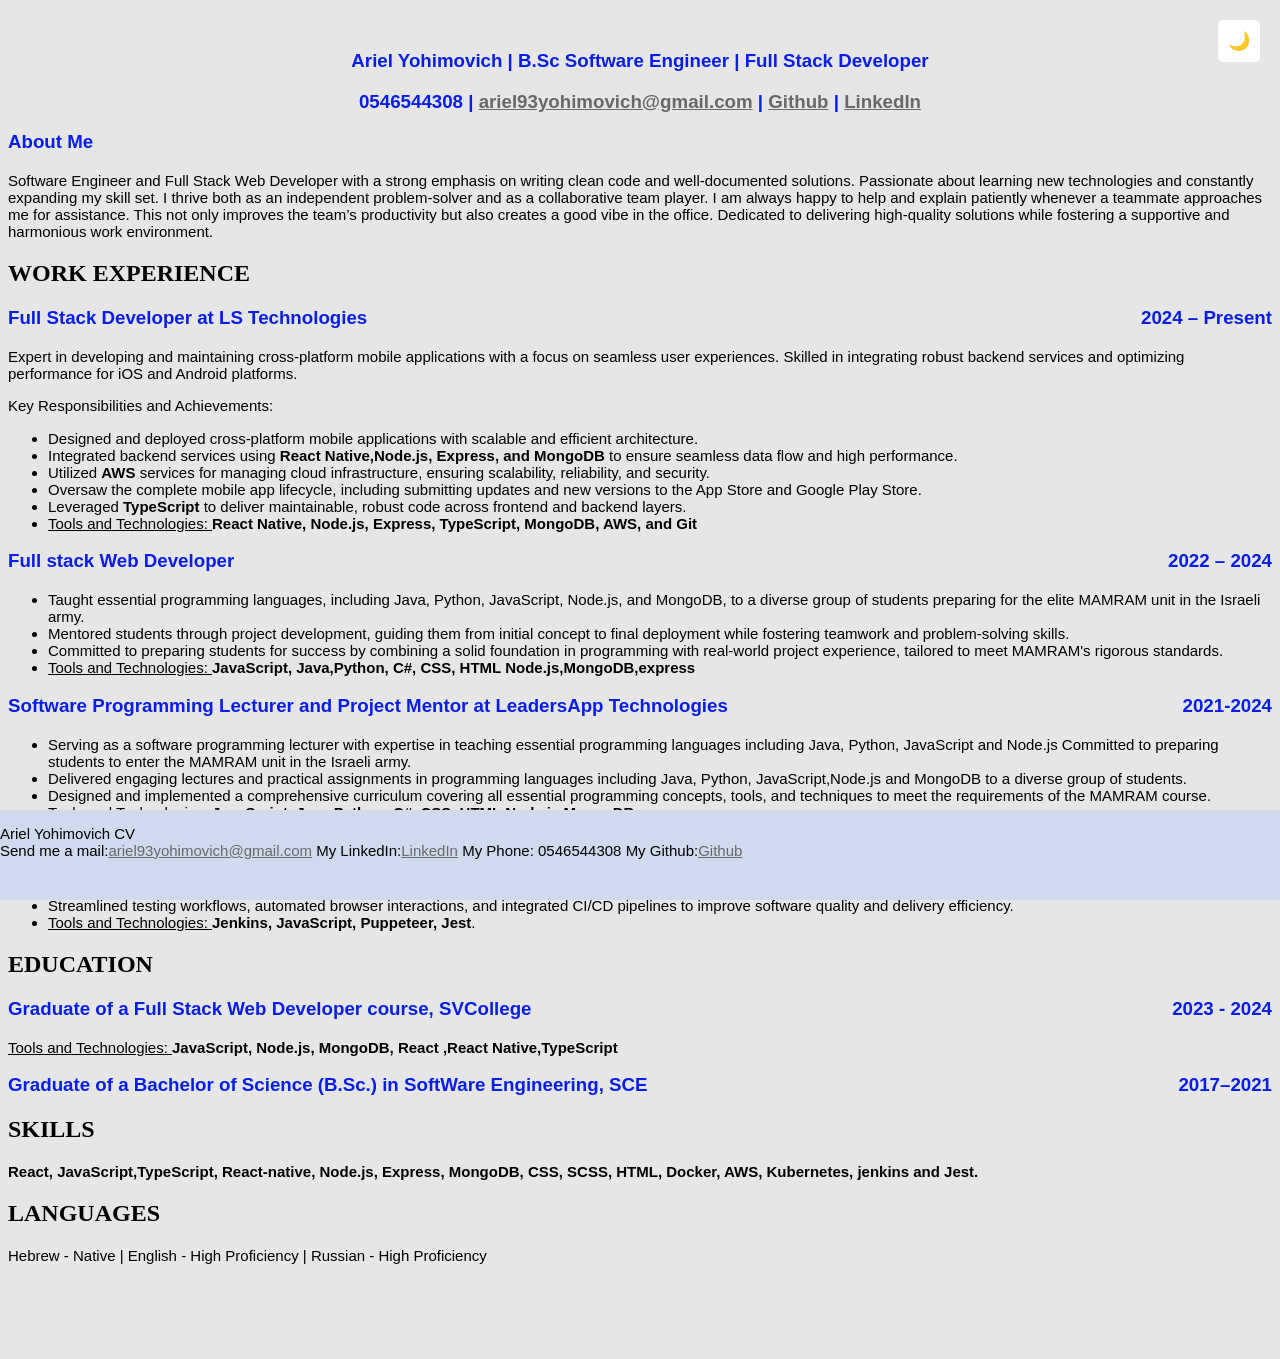
==== index.html @ 8380281e "Moved files" ====
<!DOCTYPE html>
<html lang="en">
<head>
    <meta charset="UTF-8">
    <meta name="viewport" content="width=device-width, initial-scale=1.0">
    <title>Ariel Yohimovich CV</title>
    <link rel="stylesheet" href="style.css">
</head>
<body>
    
    <button id="dark-mode-toggle" class="dark-mode-btn">🌙</button>

    <div class="centered-info">
        <h3>Ariel Yohimovich | B.Sc Software Engineer | Full Stack Developer</h3>
        <h3><span>0546544308</span> | <a href="mailto:ariel93yohimovich@gmail.com">ariel93yohimovich@gmail.com</a> | 
           <a href="https://github.com/ariel93">Github</a> | 
           <a href="https://www.linkedin.com/in/ariel-yohimovich-2a1112167/">LinkedIn</a></h3>
    </div>

    <h3>About Me</h3>
    <p>
        Software Engineer and Full Stack Web Developer with a strong emphasis on writing clean code and well-documented solutions. Passionate about learning new technologies and constantly expanding my skill set. I thrive both as an independent problem-solver and as a collaborative team player.
        I am always happy to help and explain patiently whenever a teammate approaches me for assistance. This not only improves the team’s productivity but also creates a good vibe in the office. Dedicated to delivering high-quality solutions while fostering a supportive and harmonious work environment.
    </p> 

    <h2 id="expertise">WORK EXPERIENCE</h2>

    <h3>Full Stack Developer at LS Technologies <span class="years">2024 – Present</span></h3>
    <p>Expert in developing and maintaining cross-platform mobile applications with a focus on seamless user experiences. Skilled in integrating robust backend services and optimizing performance for iOS and Android platforms.</p>
    <p>Key Responsibilities and Achievements:</p>
    <ul>
        <li>
            Designed and deployed cross-platform mobile applications with scalable and efficient architecture.
        </li>
        <li>
            Integrated backend services using <b>React Native,Node.js, Express, and MongoDB </b>to ensure seamless data flow and
high performance.
        </li>
        <li>
            Utilized <b>AWS</b> services for managing cloud infrastructure, ensuring scalability, reliability, and security.
        </li>
        <li>
            Oversaw the complete mobile app lifecycle, including submitting updates and new versions to the App Store and
Google Play Store.
        </li>
        <li>
            Leveraged <b>TypeScript</b> to deliver maintainable, robust code across frontend and backend layers.
        </li>
        <li>
            <u>Tools and Technologies: </u><b>React Native, Node.js, Express, TypeScript, MongoDB, AWS, and Git</b>
        </li>
    </ul>  
    

    <h3>Full stack Web Developer <span class="years">2022 – 2024</span></h3>
    <ul>
        <li>
            Taught essential programming languages, including Java, Python, JavaScript, Node.js, and MongoDB, to a diverse group of students preparing for the elite MAMRAM unit in the Israeli army.
        </li> 
        <li> 
            Mentored students through project development, guiding them from initial concept to final deployment while fostering teamwork and problem-solving skills.
        </li>
        <li> 
            Committed to preparing students for success by combining a solid foundation in programming with real-world project experience, tailored to meet MAMRAM's rigorous standards.
        </li>
        <li> 
            <u>Tools and Technologies: </u><b> JavaScript, Java,Python, C#, CSS, HTML Node.js,MongoDB,express</b>
        </li>
    </ul>  
   

    <h3>Software Programming Lecturer and Project Mentor at LeadersApp Technologies <span class="years">2021-2024</span></h3>
    <ul>
        <li>
            Serving as a software programming lecturer with expertise in teaching essential programming languages including Java, Python, JavaScript and Node.js Committed to preparing students to enter the MAMRAM unit in the Israeli army.
        </li> 
        <li>
            Delivered engaging lectures and practical assignments in programming languages including Java, Python, JavaScript,Node.js and MongoDB to a diverse group of students.
        </li> 
        <li> 
            Designed and implemented a comprehensive curriculum covering all essential programming concepts, tools, and techniques to meet the requirements of the MAMRAM course.
        </li>
        <li> 
            <u>Tools and Technologies: </u><b> JavaScript, Java,Python, C#, CSS, HTML Node.js,MongoDB,express </b>
        </li>
    </ul>  
   

    <h3>Software Developer at Empire media Network Ltd <span class="years">2018-2019</span></h3>
    <ul>
        <li>
            Created and maintained automation scripts using Jenkins, JavaScript, Puppeteer, and Jest.
        </li>
        <li>
            Streamlined testing workflows, automated browser interactions, and integrated CI/CD pipelines to improve software
            quality and delivery efficiency.
        </li>
        <li>
            <u>Tools and Technologies: </u><b>Jenkins, JavaScript, Puppeteer, Jest</b>.
        </li>
    </ul>  


    <h2>EDUCATION</h2>

    <h3>Graduate of a Full Stack Web Developer course, SVCollege <span class="years">2023 - 2024</span></h3>
    <p><u>Tools and Technologies: </u><b>JavaScript, Node.js, MongoDB, React ,React Native,TypeScript</b></p>

    <h3> Graduate of a Bachelor of Science (B.Sc.) in SoftWare Engineering, SCE <span class="years">2017–2021</span></h3>

    <h2>SKILLS</h2>
    <p>
        <b>React, JavaScript,TypeScript, React-native, Node.js, Express, MongoDB, CSS, SCSS, HTML, Docker, AWS, Kubernetes, jenkins and Jest.</b>
    </p>
    <h2>LANGUAGES</h2>
    <p>Hebrew - Native | English - High Proficiency | Russian - High Proficiency</p>
    <hiv>
        <br><br><br><br>
    </hiv>

    <footer>
        <p>
            Ariel Yohimovich CV<br>
            <label>Send me a mail:</label><a href="mailto:ariel93yohimovich@gmail.com">ariel93yohimovich@gmail.com</a>
            <label>My LinkedIn:</label><a href="https://www.linkedin.com/in/ariel-yohimovich-2a1112167/">LinkedIn</a>
            <label>My Phone:</label> 0546544308
            <label>My Github:</label><a href="https://github.com/ariel93">Github</a>
        </p>
    </footer>
    
    <script src="script.js"></script>
</body>
</html>
---- style.css ----
h3{
    color:rgb(7, 30, 233);
    font-family: Arial, Helvetica, sans-serif;
}

p,li{
    font: 15px italic,sans-serif;
}

span{
    font-weight: bolder;
}

#expertise:hover
{
    color:coral;
}

body {
    background-color:rgb(230, 230, 230);
    background-image: url("background.PNG"), url("background2.png");
    background-position: right top;
    background-repeat: no-repeat;
}
th:hover, td:hover {
    color: purple;
}

footer {
    position: fixed;
    bottom: 0;
    left: 0;
    width: 100%;
    height: 90px;
    background-color: #D0DAEE;
}

@media (max-width: 768px) {
    footer {
        position: static;
        height: auto;
        padding: 10px;
        background-color: #f5f5f5;
        text-align: center;
        font-size: 14px;
    }

    footer a, footer label {
        display: block;
        margin: 5px 0;
    }
}

@media (max-width: 480px) {
    footer {
        font-size: 12px;
    }
}

.years {
    float: right;
    font-weight: bold;
    margin-left: 10px;
}

.centered-info {
    text-align: center;
    width: 100%;
    margin-top: 50px;
}

body.dark-mode {
    background-color: #121212;
    color: rgb(255, 255, 255);
    
}

button.dark-mode-btn {
    position: absolute;
    top: 20px;
    right: 20px;
    background-color: #fff;
    color: #000;
    border: none;
    padding: 10px;
    border-radius: 5px;
    cursor: pointer;
    font-size: 18px;
}

button.dark-mode-btn:hover {
    background-color: #f0f0f0;
}

footer.dark-mode {
    background-color: #2e2e2e;
    color: white;
}
body.dark-mode h3 {
    color: rgb(137, 216, 243); 
}

a {
    color: rgb(103, 104, 103);
}

a:hover {
    color: #ffffff;
}
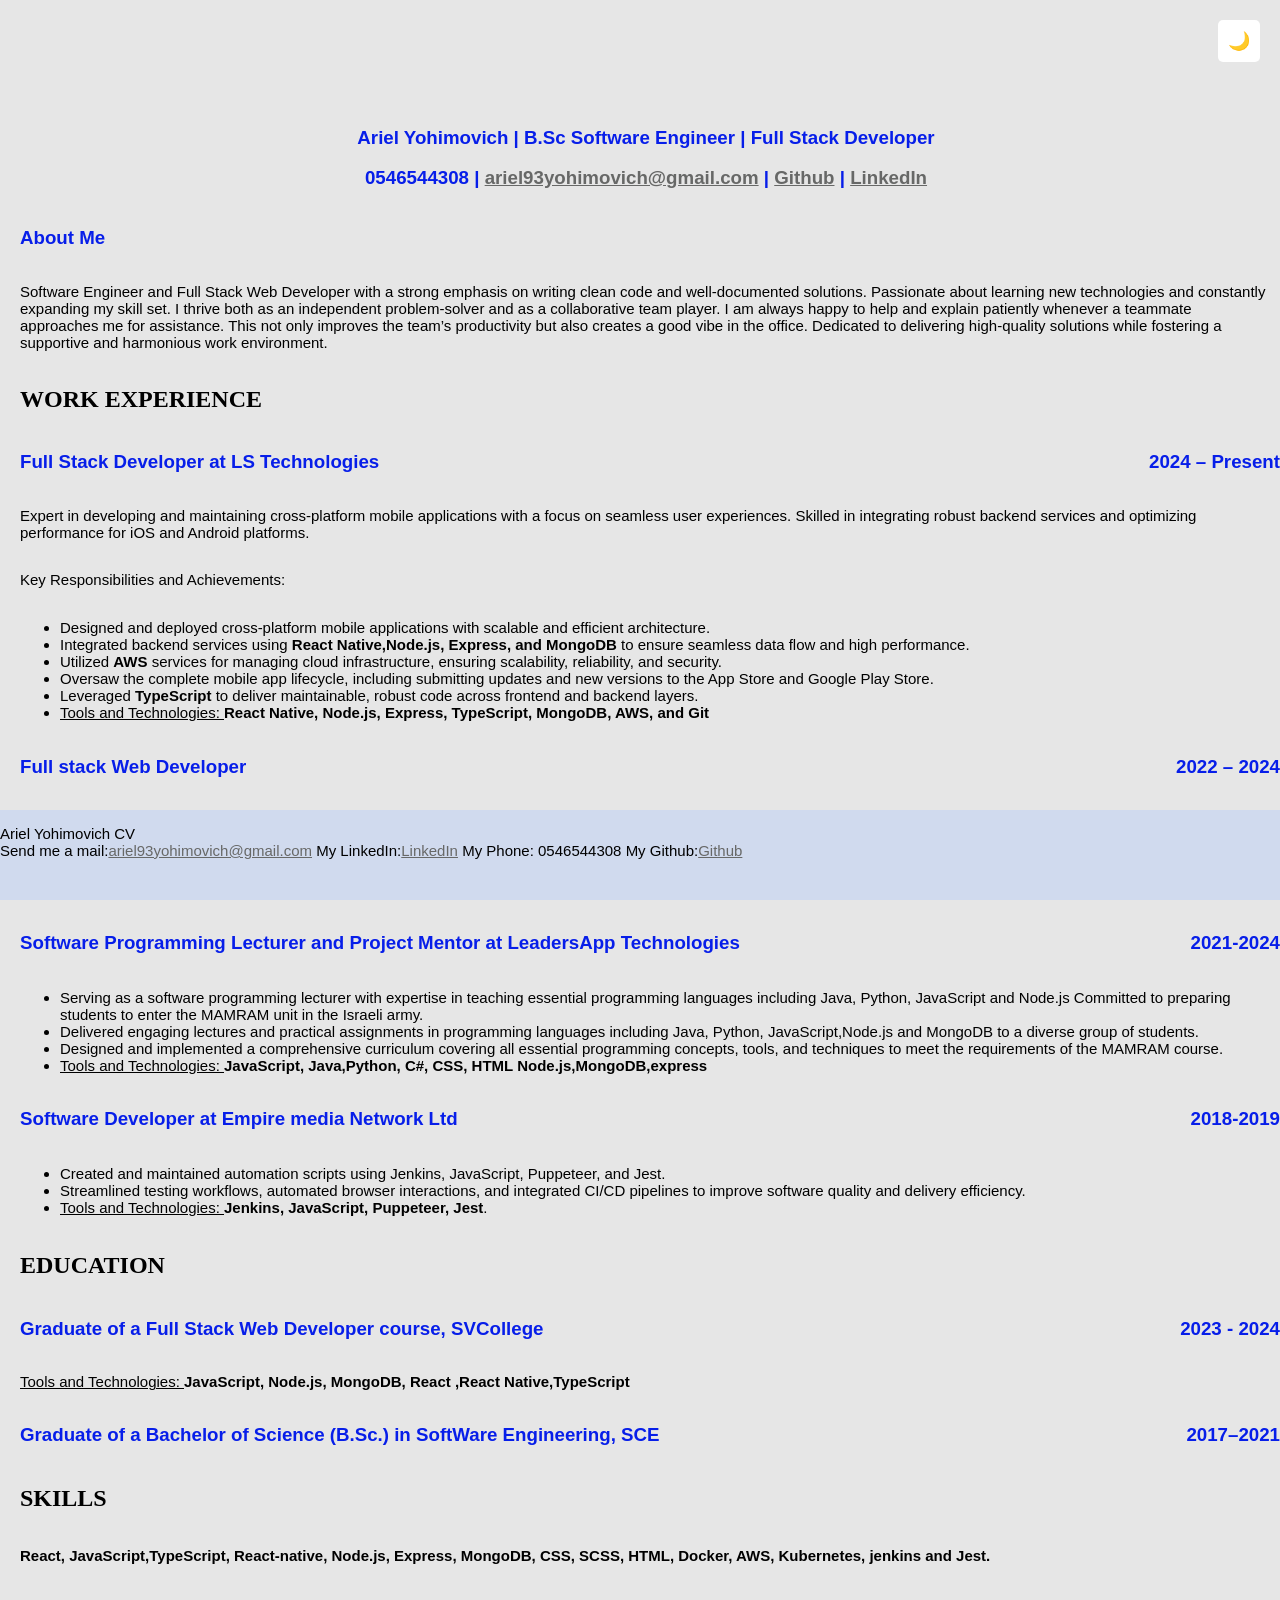
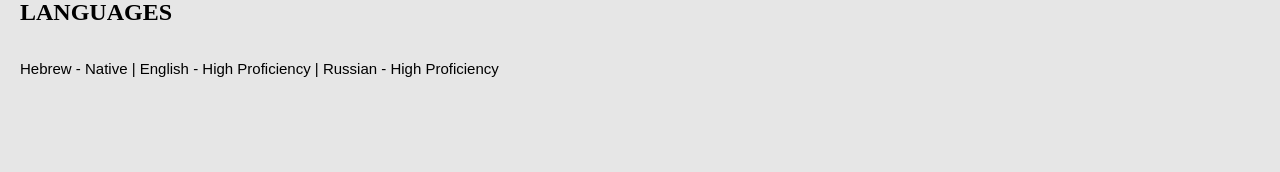
==== commit 270f9ec7: "fix footer on darkmode" ====
--- a/index.html
+++ b/index.html
@@ -7,9 +7,7 @@
     <link rel="stylesheet" href="style.css">
 </head>
 <body>
-    
     <button id="dark-mode-toggle" class="dark-mode-btn">🌙</button>
-
     <div class="centered-info">
         <h3>Ariel Yohimovich | B.Sc Software Engineer | Full Stack Developer</h3>
         <h3><span>0546544308</span> | <a href="mailto:ariel93yohimovich@gmail.com">ariel93yohimovich@gmail.com</a> | 
--- a/style.css
+++ b/style.css
@@ -1,27 +1,32 @@
-h3{
-    color:rgb(7, 30, 233);
+h3 {
+    color: rgb(7, 30, 233);
     font-family: Arial, Helvetica, sans-serif;
 }
 
-p,li{
-    font: 15px italic,sans-serif;
+p, li {
+    font: 15px italic, sans-serif;
 }
 
-span{
+span {
     font-weight: bolder;
 }
 
-#expertise:hover
-{
-    color:coral;
+#expertise:hover {
+    color: coral;
 }
 
 body {
-    background-color:rgb(230, 230, 230);
+    background-color: rgb(230, 230, 230);
     background-image: url("background.PNG"), url("background2.png");
     background-position: right top;
     background-repeat: no-repeat;
+    display: flex;
+    flex-direction: column;
+    align-items: flex-start; 
+    padding-top: 50px; 
+    margin-left: 20px; 
 }
+
 th:hover, td:hover {
     color: purple;
 }
@@ -36,11 +41,28 @@
 }
 
 @media (max-width: 768px) {
+    body {
+        align-items: flex-start; /* כל התוכן בצד שמאל */
+    }
+
+    button.dark-mode-btn {
+        position: absolute;
+        top: 20px;
+        right: 20px; /* כפתור בצמוד לימין */
+        margin-top: 0; /* הכפתור בצד ימין למעלה */
+    }
+
+    .centered-info {
+        text-align: center;
+        width: 100%;
+        margin-top: 50px;
+    }
+
     footer {
         position: static;
         height: auto;
         padding: 10px;
-        background-color: #f5f5f5;
+        background-color: #6c98d6;
         text-align: center;
         font-size: 14px;
     }
@@ -58,7 +80,8 @@
 }
 
 .years {
-    float: right;
+    position: absolute; /* ממקם את השנים באופן מוחלט */
+    right: 0; /* צמוד לימין */
     font-weight: bold;
     margin-left: 10px;
 }
@@ -72,12 +95,11 @@
 body.dark-mode {
     background-color: #121212;
     color: rgb(255, 255, 255);
-    
 }
 
 button.dark-mode-btn {
-    position: absolute;
-    top: 20px;
+    position: absolute; 
+    top: 20px; 
     right: 20px;
     background-color: #fff;
     color: #000;
@@ -92,12 +114,8 @@
     background-color: #f0f0f0;
 }
 
-footer.dark-mode {
-    background-color: #2e2e2e;
-    color: white;
-}
 body.dark-mode h3 {
-    color: rgb(137, 216, 243); 
+    color: rgb(137, 216, 243);
 }
 
 a {
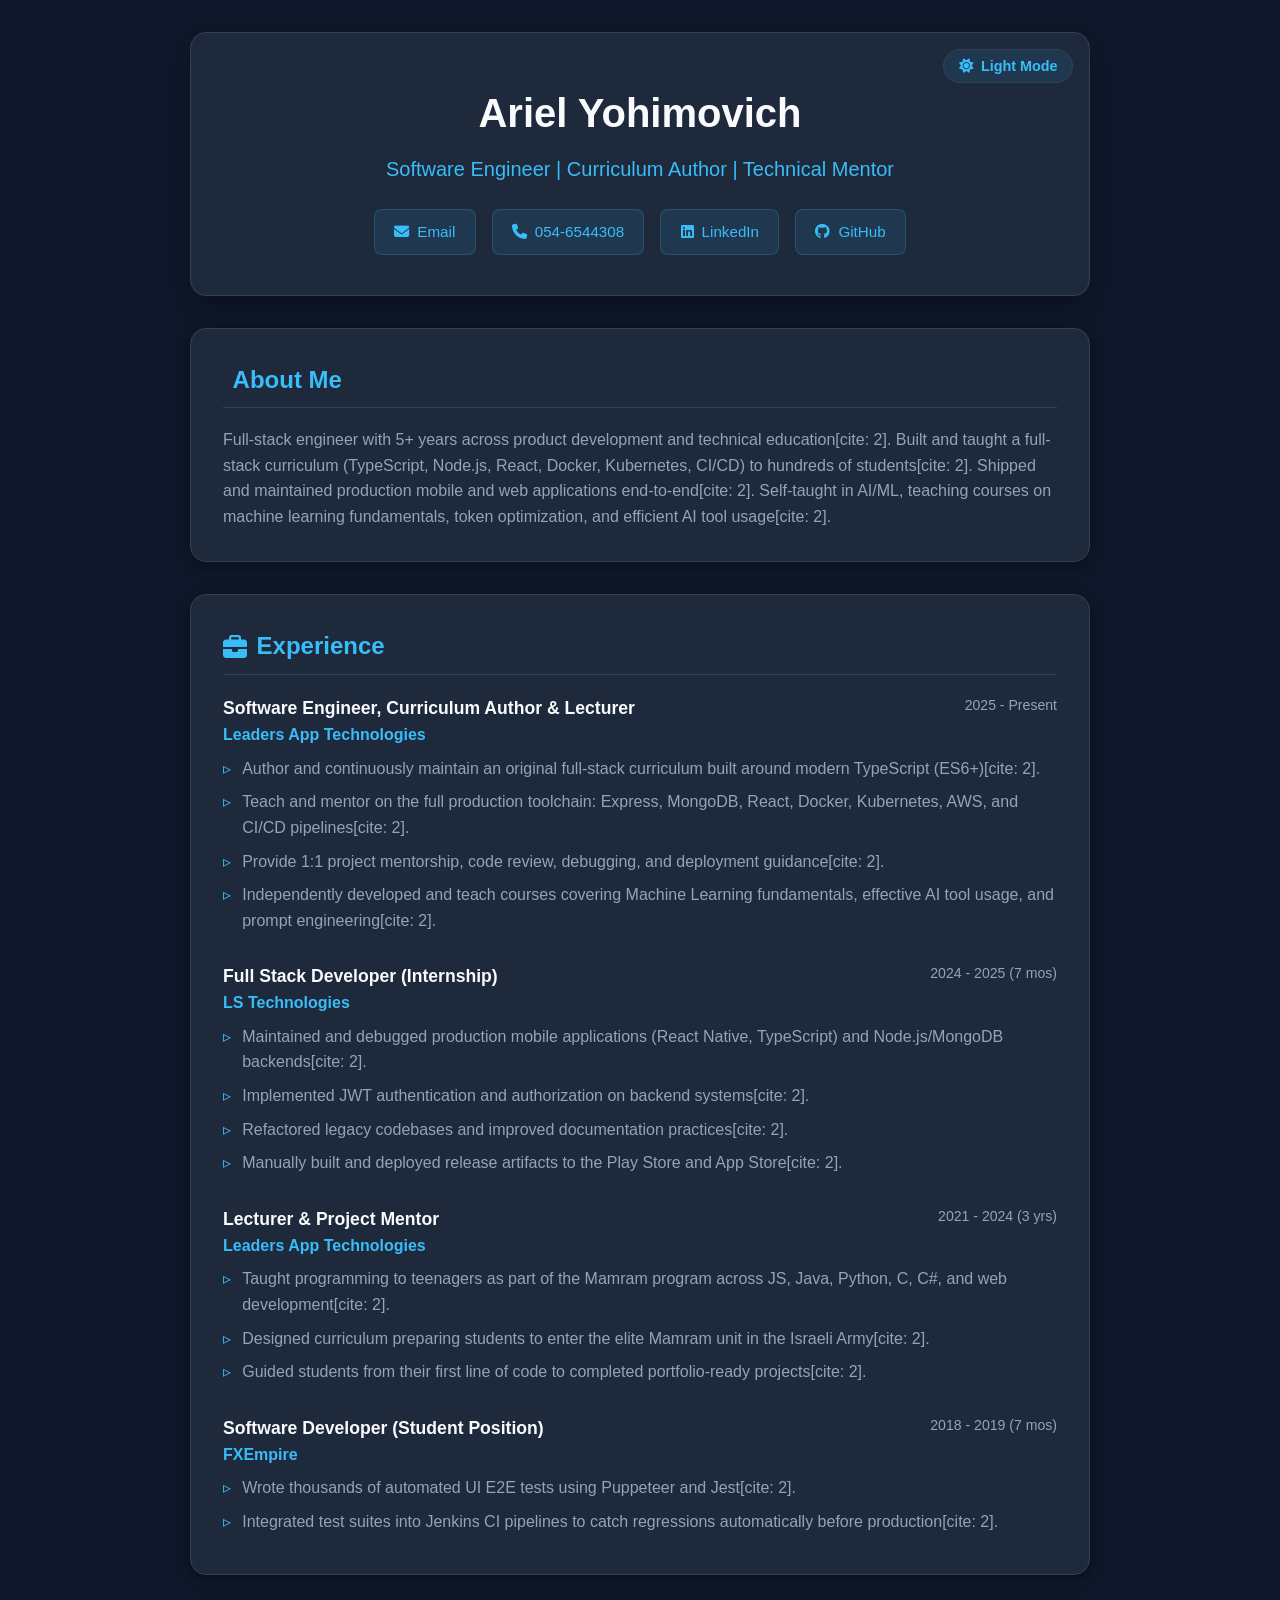
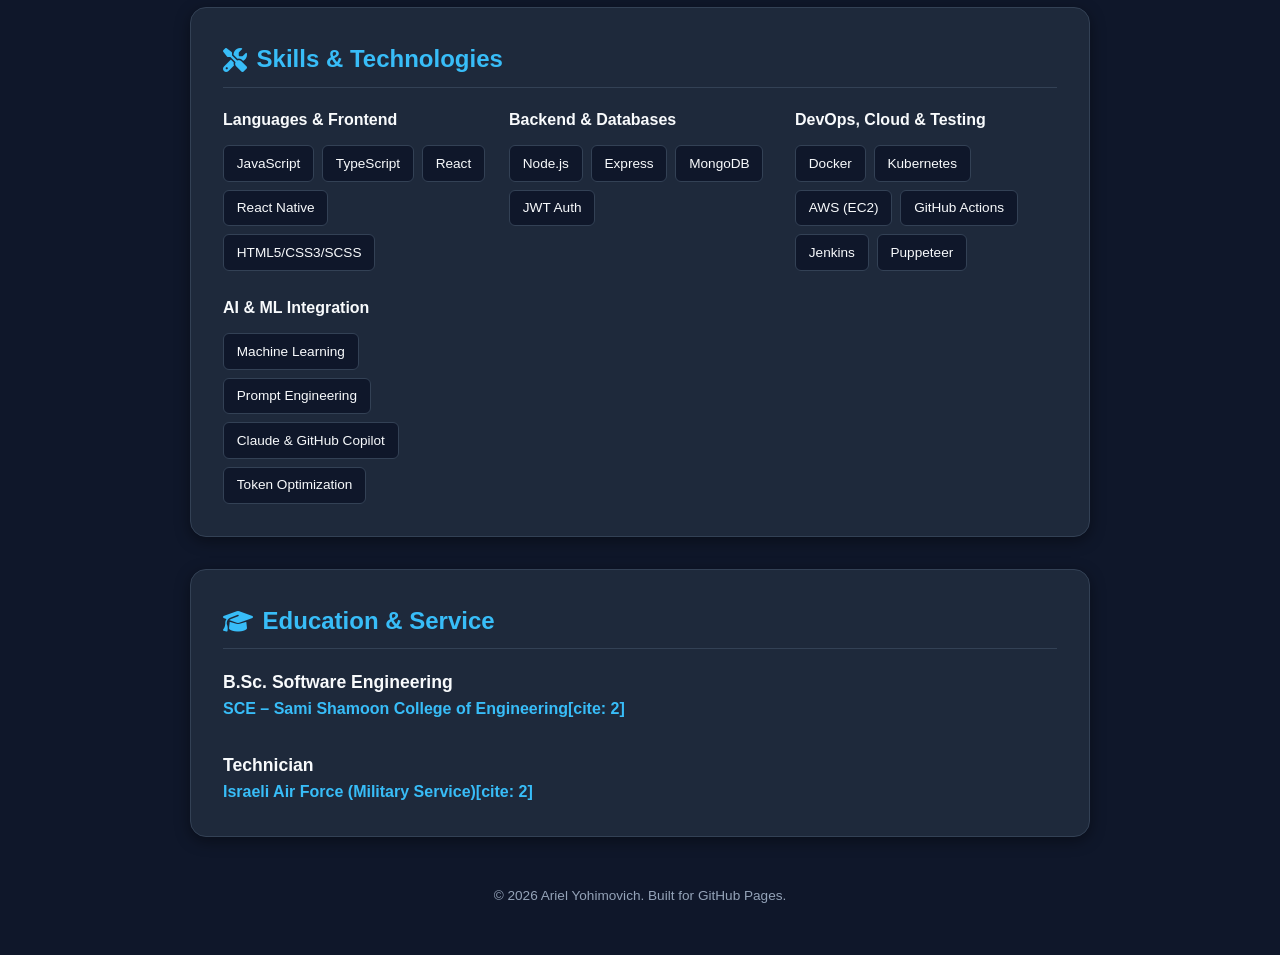
==== commit 78173cfd: "Revise CV with new content and theme toggle feature Updated the CV to reflect new role and skills, a" ====
--- a/index.html
+++ b/index.html
@@ -1,131 +1,437 @@
 <!DOCTYPE html>
-<html lang="en">
+<html lang="en" data-theme="dark">
 <head>
     <meta charset="UTF-8">
     <meta name="viewport" content="width=device-width, initial-scale=1.0">
-    <title>Ariel Yohimovich CV</title>
-    <link rel="stylesheet" href="style.css">
+    <title>Ariel Yohimovich | Software Engineer & Technical Educator</title>
+    <link href="https://cdnjs.cloudflare.com/ajax/libs/font-awesome/6.4.0/css/all.min.css" rel="stylesheet">
+    <style>
+        /* Dark Theme Variables (Default) */
+        [data-theme="dark"] {
+            --bg-color: #0f172a;
+            --card-bg: #1e293b;
+            --text-primary: #f8fafc;
+            --text-secondary: #94a3b8;
+            --accent: #38bdf8;
+            --accent-hover: #0284c7;
+            --border: #334155;
+            --tag-bg: #0f172a;
+            --shadow: rgba(0, 0, 0, 0.4);
+        }
+
+        /* Light Theme Variables */
+        [data-theme="light"] {
+            --bg-color: #f1f5f9;
+            --card-bg: #ffffff;
+            --text-primary: #0f172a;
+            --text-secondary: #475569;
+            --accent: #0284c7;
+            --accent-hover: #0369a1;
+            --border: #e2e8f0;
+            --tag-bg: #f8fafc;
+            --shadow: rgba(0, 0, 0, 0.08);
+        }
+
+        * {
+            box-sizing: border-box;
+            margin: 0;
+            padding: 0;
+            font-family: 'Segoe UI', Tahoma, Geneva, Verdana, sans-serif;
+            transition: background-color 0.3s ease, color 0.3s ease, border-color 0.3s ease;
+        }
+
+        body {
+            background-color: var(--bg-color);
+            color: var(--text-primary);
+            line-height: 1.6;
+            padding: 2rem 1rem;
+        }
+
+        .container {
+            max-width: 900px;
+            margin: 0 auto;
+        }
+
+        /* Header / Hero */
+        header {
+            position: relative;
+            text-align: center;
+            padding: 3rem 1.5rem 2.5rem;
+            background: var(--card-bg);
+            border-radius: 16px;
+            border: 1px solid var(--border);
+            margin-bottom: 2rem;
+            box-shadow: 0 10px 25px -5px var(--shadow);
+        }
+
+        /* Theme Toggle Switch */
+        .theme-toggle-btn {
+            position: absolute;
+            top: 1rem;
+            right: 1rem;
+            background: rgba(56, 189, 248, 0.1);
+            color: var(--accent);
+            border: 1px solid var(--border);
+            padding: 0.5rem 0.9rem;
+            border-radius: 20px;
+            cursor: pointer;
+            font-size: 0.9rem;
+            font-weight: 600;
+            display: flex;
+            align-items: center;
+            gap: 0.5rem;
+        }
+
+        .theme-toggle-btn:hover {
+            background: var(--accent);
+            color: var(--bg-color);
+        }
+
+        header h1 {
+            font-size: 2.5rem;
+            color: var(--text-primary);
+            margin-bottom: 0.5rem;
+        }
+
+        header h2 {
+            font-size: 1.25rem;
+            color: var(--accent);
+            font-weight: 500;
+            margin-bottom: 1.5rem;
+        }
+
+        .contact-links {
+            display: flex;
+            justify-content: center;
+            gap: 1rem;
+            flex-wrap: wrap;
+        }
+
+        .contact-btn {
+            display: inline-flex;
+            align-items: center;
+            gap: 0.5rem;
+            padding: 0.6rem 1.2rem;
+            background: rgba(56, 189, 248, 0.1);
+            color: var(--accent);
+            text-decoration: none;
+            border-radius: 8px;
+            border: 1px solid rgba(56, 189, 248, 0.2);
+            font-size: 0.95rem;
+        }
+
+        .contact-btn:hover {
+            background: var(--accent);
+            color: var(--bg-color);
+            transform: translateY(-2px);
+        }
+
+        /* Sections */
+        section {
+            background: var(--card-bg);
+            padding: 2rem;
+            border-radius: 16px;
+            border: 1px solid var(--border);
+            margin-bottom: 2rem;
+            box-shadow: 0 4px 15px var(--shadow);
+        }
+
+        section h3 {
+            font-size: 1.5rem;
+            color: var(--accent);
+            margin-bottom: 1.2rem;
+            display: flex;
+            align-items: center;
+            gap: 0.6rem;
+            border-bottom: 1px solid var(--border);
+            padding-bottom: 0.5rem;
+        }
+
+        /* Experience Items */
+        .timeline-item {
+            margin-bottom: 1.8rem;
+        }
+
+        .timeline-item:last-child {
+            margin-bottom: 0;
+        }
+
+        .item-header {
+            display: flex;
+            justify-content: space-between;
+            align-items: flex-start;
+            flex-wrap: wrap;
+            margin-bottom: 0.5rem;
+        }
+
+        .role {
+            font-weight: 700;
+            font-size: 1.1rem;
+            color: var(--text-primary);
+        }
+
+        .company {
+            color: var(--accent);
+            font-weight: 600;
+        }
+
+        .date {
+            color: var(--text-secondary);
+            font-size: 0.88rem;
+        }
+
+        ul.bullets {
+            list-style-type: none;
+            padding-left: 0;
+        }
+
+        ul.bullets li {
+            position: relative;
+            padding-left: 1.2rem;
+            margin-bottom: 0.5rem;
+            color: var(--text-secondary);
+        }
+
+        ul.bullets li::before {
+            content: "▹";
+            position: absolute;
+            left: 0;
+            color: var(--accent);
+        }
+
+        /* Badges / Skills */
+        .skills-grid {
+            display: grid;
+            grid-template-columns: repeat(auto-fit, minmax(250px, 1fr));
+            gap: 1.5rem;
+        }
+
+        .skill-category h4 {
+            color: var(--text-primary);
+            margin-bottom: 0.8rem;
+            font-size: 1rem;
+        }
+
+        .tags {
+            display: flex;
+            flex-wrap: wrap;
+            gap: 0.5rem;
+        }
+
+        .tag {
+            background: var(--tag-bg);
+            color: var(--text-primary);
+            padding: 0.4rem 0.8rem;
+            border-radius: 6px;
+            font-size: 0.85rem;
+            border: 1px solid var(--border);
+        }
+
+        /* Footer */
+        footer {
+            text-align: center;
+            color: var(--text-secondary);
+            font-size: 0.85rem;
+            padding: 1rem 0;
+        }
+
+        @media (max-width: 600px) {
+            header h1 { font-size: 2rem; }
+            .item-header { flex-direction: column; }
+            .date { margin-top: 0.2rem; }
+            .theme-toggle-btn { top: 0.75rem; right: 0.75rem; font-size: 0.8rem; }
+        }
+    </style>
 </head>
 <body>
-    <button id="dark-mode-toggle" class="dark-mode-btn">🌙</button>
-    <div class="centered-info">
-        <h3>Ariel Yohimovich | B.Sc Software Engineer | Full Stack Developer</h3>
-        <h3><span>0546544308</span> | <a href="mailto:ariel93yohimovich@gmail.com">ariel93yohimovich@gmail.com</a> | 
-           <a href="https://github.com/ariel93">Github</a> | 
-           <a href="https://www.linkedin.com/in/ariel-yohimovich-2a1112167/">LinkedIn</a></h3>
+
+    <div class="container">
+        
+        <!-- Header -->
+        <header>
+            <button class="theme-toggle-btn" id="themeToggleBtn">
+                <i class="fas fa-sun" id="themeIcon"></i>
+                <span id="themeText">Light Mode</span>
+            </button>
+
+            <h1>Ariel Yohimovich</h1>
+            <h2>Software Engineer | Curriculum Author | Technical Mentor</h2>
+            <div class="contact-links">
+                <a href="mailto:ariel93yohimovich@gmail.com" class="contact-btn"><i class="fas fa-envelope"></i> Email</a>
+                <a href="tel:0546544308" class="contact-btn"><i class="fas fa-phone"></i> 054-6544308</a>
+                <a href="https://linkedin.com" target="_blank" class="contact-btn"><i class="fab fa-linkedin"></i> LinkedIn</a>
+                <a href="https://github.com/arielyohimovich" target="_blank" class="contact-btn"><i class="fab fa-github"></i> GitHub</a>
+            </div>
+        </header>
+
+        <!-- Summary -->
+        <section>
+            <h3><i class="fas fa-user-code"></i> About Me</h3>
+            <p style="color: var(--text-secondary);">
+                Full-stack engineer with 5+ years across product development and technical education[cite: 2]. Built and taught a full-stack curriculum (TypeScript, Node.js, React, Docker, Kubernetes, CI/CD) to hundreds of students[cite: 2]. Shipped and maintained production mobile and web applications end-to-end[cite: 2]. Self-taught in AI/ML, teaching courses on machine learning fundamentals, token optimization, and efficient AI tool usage[cite: 2].
+            </p>
+        </section>
+
+        <!-- Experience -->
+        <section>
+            <h3><i class="fas fa-briefcase"></i> Experience</h3>
+            
+            <div class="timeline-item">
+                <div class="item-header">
+                    <div>
+                        <div class="role">Software Engineer, Curriculum Author & Lecturer</div>
+                        <div class="company">Leaders App Technologies</div>
+                    </div>
+                    <div class="date">2025 - Present</div>
+                </div>
+                <ul class="bullets">
+                    <li>Author and continuously maintain an original full-stack curriculum built around modern TypeScript (ES6+)[cite: 2].</li>
+                    <li>Teach and mentor on the full production toolchain: Express, MongoDB, React, Docker, Kubernetes, AWS, and CI/CD pipelines[cite: 2].</li>
+                    <li>Provide 1:1 project mentorship, code review, debugging, and deployment guidance[cite: 2].</li>
+                    <li>Independently developed and teach courses covering Machine Learning fundamentals, effective AI tool usage, and prompt engineering[cite: 2].</li>
+                </ul>
+            </div>
+
+            <div class="timeline-item">
+                <div class="item-header">
+                    <div>
+                        <div class="role">Full Stack Developer (Internship)</div>
+                        <div class="company">LS Technologies</div>
+                    </div>
+                    <div class="date">2024 - 2025 (7 mos)</div>
+                </div>
+                <ul class="bullets">
+                    <li>Maintained and debugged production mobile applications (React Native, TypeScript) and Node.js/MongoDB backends[cite: 2].</li>
+                    <li>Implemented JWT authentication and authorization on backend systems[cite: 2].</li>
+                    <li>Refactored legacy codebases and improved documentation practices[cite: 2].</li>
+                    <li>Manually built and deployed release artifacts to the Play Store and App Store[cite: 2].</li>
+                </ul>
+            </div>
+
+            <div class="timeline-item">
+                <div class="item-header">
+                    <div>
+                        <div class="role">Lecturer & Project Mentor</div>
+                        <div class="company">Leaders App Technologies</div>
+                    </div>
+                    <div class="date">2021 - 2024 (3 yrs)</div>
+                </div>
+                <ul class="bullets">
+                    <li>Taught programming to teenagers as part of the Mamram program across JS, Java, Python, C, C#, and web development[cite: 2].</li>
+                    <li>Designed curriculum preparing students to enter the elite Mamram unit in the Israeli Army[cite: 2].</li>
+                    <li>Guided students from their first line of code to completed portfolio-ready projects[cite: 2].</li>
+                </ul>
+            </div>
+
+            <div class="timeline-item">
+                <div class="item-header">
+                    <div>
+                        <div class="role">Software Developer (Student Position)</div>
+                        <div class="company">FXEmpire</div>
+                    </div>
+                    <div class="date">2018 - 2019 (7 mos)</div>
+                </div>
+                <ul class="bullets">
+                    <li>Wrote thousands of automated UI E2E tests using Puppeteer and Jest[cite: 2].</li>
+                    <li>Integrated test suites into Jenkins CI pipelines to catch regressions automatically before production[cite: 2].</li>
+                </ul>
+            </div>
+        </section>
+
+        <!-- Technical Skills -->
+        <section>
+            <h3><i class="fas fa-tools"></i> Skills & Technologies</h3>
+            <div class="skills-grid">
+                <div class="skill-category">
+                    <h4>Languages & Frontend</h4>
+                    <div class="tags">
+                        <span class="tag">JavaScript</span>
+                        <span class="tag">TypeScript</span>
+                        <span class="tag">React</span>
+                        <span class="tag">React Native</span>
+                        <span class="tag">HTML5/CSS3/SCSS</span>
+                    </div>
+                </div>
+                <div class="skill-category">
+                    <h4>Backend & Databases</h4>
+                    <div class="tags">
+                        <span class="tag">Node.js</span>
+                        <span class="tag">Express</span>
+                        <span class="tag">MongoDB</span>
+                        <span class="tag">JWT Auth</span>
+                    </div>
+                </div>
+                <div class="skill-category">
+                    <h4>DevOps, Cloud & Testing</h4>
+                    <div class="tags">
+                        <span class="tag">Docker</span>
+                        <span class="tag">Kubernetes</span>
+                        <span class="tag">AWS (EC2)</span>
+                        <span class="tag">GitHub Actions</span>
+                        <span class="tag">Jenkins</span>
+                        <span class="tag">Puppeteer</span>
+                    </div>
+                </div>
+                <div class="skill-category">
+                    <h4>AI & ML Integration</h4>
+                    <div class="tags">
+                        <span class="tag">Machine Learning</span>
+                        <span class="tag">Prompt Engineering</span>
+                        <span class="tag">Claude & GitHub Copilot</span>
+                        <span class="tag">Token Optimization</span>
+                    </div>
+                </div>
+            </div>
+        </section>
+
+        <!-- Education -->
+        <section>
+            <h3><i class="fas fa-graduation-cap"></i> Education & Service</h3>
+            <div class="timeline-item">
+                <div class="role">B.Sc. Software Engineering</div>
+                <div class="company">SCE – Sami Shamoon College of Engineering[cite: 2]</div>
+            </div>
+            <div class="timeline-item" style="margin-top: 1rem;">
+                <div class="role">Technician</div>
+                <div class="company">Israeli Air Force (Military Service)[cite: 2]</div>
+            </div>
+        </section>
+
+        <footer>
+            <p>© 2026 Ariel Yohimovich. Built for GitHub Pages.</p>
+        </footer>
+
     </div>
 
-    <h3>About Me</h3>
-    <p>
-        Software Engineer and Full Stack Web Developer with a strong emphasis on writing clean code and well-documented solutions. Passionate about learning new technologies and constantly expanding my skill set. I thrive both as an independent problem-solver and as a collaborative team player.
-        I am always happy to help and explain patiently whenever a teammate approaches me for assistance. This not only improves the team’s productivity but also creates a good vibe in the office. Dedicated to delivering high-quality solutions while fostering a supportive and harmonious work environment.
-    </p> 
-
-    <h2 id="expertise">WORK EXPERIENCE</h2>
-
-    <h3>Full Stack Developer at LS Technologies <span class="years">2024 – Present</span></h3>
-    <p>Expert in developing and maintaining cross-platform mobile applications with a focus on seamless user experiences. Skilled in integrating robust backend services and optimizing performance for iOS and Android platforms.</p>
-    <p>Key Responsibilities and Achievements:</p>
-    <ul>
-        <li>
-            Designed and deployed cross-platform mobile applications with scalable and efficient architecture.
-        </li>
-        <li>
-            Integrated backend services using <b>React Native,Node.js, Express, and MongoDB </b>to ensure seamless data flow and
-high performance.
-        </li>
-        <li>
-            Utilized <b>AWS</b> services for managing cloud infrastructure, ensuring scalability, reliability, and security.
-        </li>
-        <li>
-            Oversaw the complete mobile app lifecycle, including submitting updates and new versions to the App Store and
-Google Play Store.
-        </li>
-        <li>
-            Leveraged <b>TypeScript</b> to deliver maintainable, robust code across frontend and backend layers.
-        </li>
-        <li>
-            <u>Tools and Technologies: </u><b>React Native, Node.js, Express, TypeScript, MongoDB, AWS, and Git</b>
-        </li>
-    </ul>  
-    
-
-    <h3>Full stack Web Developer <span class="years">2022 – 2024</span></h3>
-    <ul>
-        <li>
-            Taught essential programming languages, including Java, Python, JavaScript, Node.js, and MongoDB, to a diverse group of students preparing for the elite MAMRAM unit in the Israeli army.
-        </li> 
-        <li> 
-            Mentored students through project development, guiding them from initial concept to final deployment while fostering teamwork and problem-solving skills.
-        </li>
-        <li> 
-            Committed to preparing students for success by combining a solid foundation in programming with real-world project experience, tailored to meet MAMRAM's rigorous standards.
-        </li>
-        <li> 
-            <u>Tools and Technologies: </u><b> JavaScript, Java,Python, C#, CSS, HTML Node.js,MongoDB,express</b>
-        </li>
-    </ul>  
-   
-
-    <h3>Software Programming Lecturer and Project Mentor at LeadersApp Technologies <span class="years">2021-2024</span></h3>
-    <ul>
-        <li>
-            Serving as a software programming lecturer with expertise in teaching essential programming languages including Java, Python, JavaScript and Node.js Committed to preparing students to enter the MAMRAM unit in the Israeli army.
-        </li> 
-        <li>
-            Delivered engaging lectures and practical assignments in programming languages including Java, Python, JavaScript,Node.js and MongoDB to a diverse group of students.
-        </li> 
-        <li> 
-            Designed and implemented a comprehensive curriculum covering all essential programming concepts, tools, and techniques to meet the requirements of the MAMRAM course.
-        </li>
-        <li> 
-            <u>Tools and Technologies: </u><b> JavaScript, Java,Python, C#, CSS, HTML Node.js,MongoDB,express </b>
-        </li>
-    </ul>  
-   
-
-    <h3>Software Developer at Empire media Network Ltd <span class="years">2018-2019</span></h3>
-    <ul>
-        <li>
-            Created and maintained automation scripts using Jenkins, JavaScript, Puppeteer, and Jest.
-        </li>
-        <li>
-            Streamlined testing workflows, automated browser interactions, and integrated CI/CD pipelines to improve software
-            quality and delivery efficiency.
-        </li>
-        <li>
-            <u>Tools and Technologies: </u><b>Jenkins, JavaScript, Puppeteer, Jest</b>.
-        </li>
-    </ul>  
-
-
-    <h2>EDUCATION</h2>
-
-    <h3>Graduate of a Full Stack Web Developer course, SVCollege <span class="years">2023 - 2024</span></h3>
-    <p><u>Tools and Technologies: </u><b>JavaScript, Node.js, MongoDB, React ,React Native,TypeScript</b></p>
-
-    <h3> Graduate of a Bachelor of Science (B.Sc.) in SoftWare Engineering, SCE <span class="years">2017–2021</span></h3>
-
-    <h2>SKILLS</h2>
-    <p>
-        <b>React, JavaScript,TypeScript, React-native, Node.js, Express, MongoDB, CSS, SCSS, HTML, Docker, AWS, Kubernetes, jenkins and Jest.</b>
-    </p>
-    <h2>LANGUAGES</h2>
-    <p>Hebrew - Native | English - High Proficiency | Russian - High Proficiency</p>
-    <hiv>
-        <br><br><br><br>
-    </hiv>
-
-    <footer>
-        <p>
-            Ariel Yohimovich CV<br>
-            <label>Send me a mail:</label><a href="mailto:ariel93yohimovich@gmail.com">ariel93yohimovich@gmail.com</a>
-            <label>My LinkedIn:</label><a href="https://www.linkedin.com/in/ariel-yohimovich-2a1112167/">LinkedIn</a>
-            <label>My Phone:</label> 0546544308
-            <label>My Github:</label><a href="https://github.com/ariel93">Github</a>
-        </p>
-    </footer>
-    
-    <script src="script.js"></script>
+    <!-- Theme Toggle Script -->
+    <script>
+        const themeToggleBtn = document.getElementById('themeToggleBtn');
+        const themeIcon = document.getElementById('themeIcon');
+        const themeText = document.getElementById('themeText');
+        const htmlElement = document.documentElement;
+
+        // Check for saved theme preference or use dark as default
+        const savedTheme = localStorage.getItem('theme') || 'dark';
+        setTheme(savedTheme);
+
+        themeToggleBtn.addEventListener('click', () => {
+            const currentTheme = htmlElement.getAttribute('data-theme');
+            const newTheme = currentTheme === 'dark' ? 'light' : 'dark';
+            setTheme(newTheme);
+        });
+
+        function setTheme(theme) {
+            htmlElement.setAttribute('data-theme', theme);
+            localStorage.setItem('theme', theme);
+
+            if (theme === 'dark') {
+                themeIcon.className = 'fas fa-sun';
+                themeText.textContent = 'Light Mode';
+            } else {
+                themeIcon.className = 'fas fa-moon';
+                themeText.textContent = 'Dark Mode';
+            }
+        }
+    </script>
 </body>
 </html>
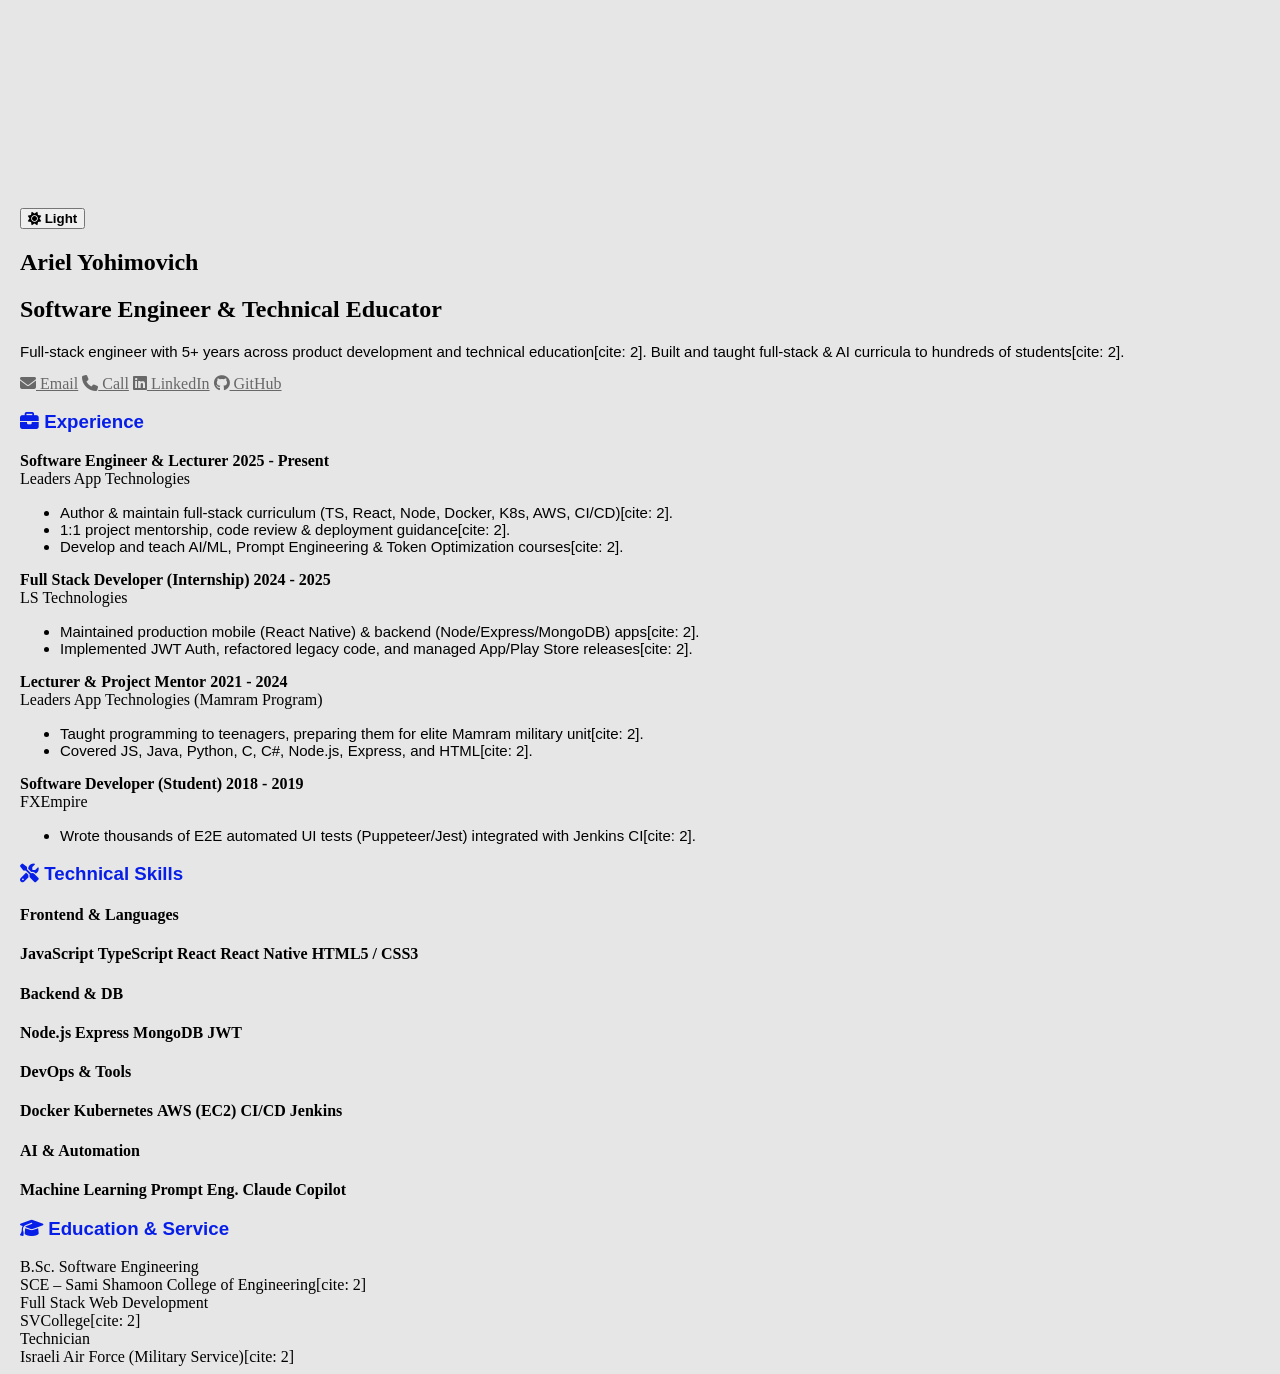
==== commit 23cd9618: "Refactor index.html with new layout and features Added a new interactive particle trail canvas and u" ====
--- a/index.html
+++ b/index.html
@@ -5,433 +5,161 @@
     <meta name="viewport" content="width=device-width, initial-scale=1.0">
     <title>Ariel Yohimovich | Software Engineer & Technical Educator</title>
     <link href="https://cdnjs.cloudflare.com/ajax/libs/font-awesome/6.4.0/css/all.min.css" rel="stylesheet">
-    <style>
-        /* Dark Theme Variables (Default) */
-        [data-theme="dark"] {
-            --bg-color: #0f172a;
-            --card-bg: #1e293b;
-            --text-primary: #f8fafc;
-            --text-secondary: #94a3b8;
-            --accent: #38bdf8;
-            --accent-hover: #0284c7;
-            --border: #334155;
-            --tag-bg: #0f172a;
-            --shadow: rgba(0, 0, 0, 0.4);
-        }
-
-        /* Light Theme Variables */
-        [data-theme="light"] {
-            --bg-color: #f1f5f9;
-            --card-bg: #ffffff;
-            --text-primary: #0f172a;
-            --text-secondary: #475569;
-            --accent: #0284c7;
-            --accent-hover: #0369a1;
-            --border: #e2e8f0;
-            --tag-bg: #f8fafc;
-            --shadow: rgba(0, 0, 0, 0.08);
-        }
-
-        * {
-            box-sizing: border-box;
-            margin: 0;
-            padding: 0;
-            font-family: 'Segoe UI', Tahoma, Geneva, Verdana, sans-serif;
-            transition: background-color 0.3s ease, color 0.3s ease, border-color 0.3s ease;
-        }
-
-        body {
-            background-color: var(--bg-color);
-            color: var(--text-primary);
-            line-height: 1.6;
-            padding: 2rem 1rem;
-        }
-
-        .container {
-            max-width: 900px;
-            margin: 0 auto;
-        }
-
-        /* Header / Hero */
-        header {
-            position: relative;
-            text-align: center;
-            padding: 3rem 1.5rem 2.5rem;
-            background: var(--card-bg);
-            border-radius: 16px;
-            border: 1px solid var(--border);
-            margin-bottom: 2rem;
-            box-shadow: 0 10px 25px -5px var(--shadow);
-        }
-
-        /* Theme Toggle Switch */
-        .theme-toggle-btn {
-            position: absolute;
-            top: 1rem;
-            right: 1rem;
-            background: rgba(56, 189, 248, 0.1);
-            color: var(--accent);
-            border: 1px solid var(--border);
-            padding: 0.5rem 0.9rem;
-            border-radius: 20px;
-            cursor: pointer;
-            font-size: 0.9rem;
-            font-weight: 600;
-            display: flex;
-            align-items: center;
-            gap: 0.5rem;
-        }
-
-        .theme-toggle-btn:hover {
-            background: var(--accent);
-            color: var(--bg-color);
-        }
-
-        header h1 {
-            font-size: 2.5rem;
-            color: var(--text-primary);
-            margin-bottom: 0.5rem;
-        }
-
-        header h2 {
-            font-size: 1.25rem;
-            color: var(--accent);
-            font-weight: 500;
-            margin-bottom: 1.5rem;
-        }
-
-        .contact-links {
-            display: flex;
-            justify-content: center;
-            gap: 1rem;
-            flex-wrap: wrap;
-        }
-
-        .contact-btn {
-            display: inline-flex;
-            align-items: center;
-            gap: 0.5rem;
-            padding: 0.6rem 1.2rem;
-            background: rgba(56, 189, 248, 0.1);
-            color: var(--accent);
-            text-decoration: none;
-            border-radius: 8px;
-            border: 1px solid rgba(56, 189, 248, 0.2);
-            font-size: 0.95rem;
-        }
-
-        .contact-btn:hover {
-            background: var(--accent);
-            color: var(--bg-color);
-            transform: translateY(-2px);
-        }
-
-        /* Sections */
-        section {
-            background: var(--card-bg);
-            padding: 2rem;
-            border-radius: 16px;
-            border: 1px solid var(--border);
-            margin-bottom: 2rem;
-            box-shadow: 0 4px 15px var(--shadow);
-        }
-
-        section h3 {
-            font-size: 1.5rem;
-            color: var(--accent);
-            margin-bottom: 1.2rem;
-            display: flex;
-            align-items: center;
-            gap: 0.6rem;
-            border-bottom: 1px solid var(--border);
-            padding-bottom: 0.5rem;
-        }
-
-        /* Experience Items */
-        .timeline-item {
-            margin-bottom: 1.8rem;
-        }
-
-        .timeline-item:last-child {
-            margin-bottom: 0;
-        }
-
-        .item-header {
-            display: flex;
-            justify-content: space-between;
-            align-items: flex-start;
-            flex-wrap: wrap;
-            margin-bottom: 0.5rem;
-        }
-
-        .role {
-            font-weight: 700;
-            font-size: 1.1rem;
-            color: var(--text-primary);
-        }
-
-        .company {
-            color: var(--accent);
-            font-weight: 600;
-        }
-
-        .date {
-            color: var(--text-secondary);
-            font-size: 0.88rem;
-        }
-
-        ul.bullets {
-            list-style-type: none;
-            padding-left: 0;
-        }
-
-        ul.bullets li {
-            position: relative;
-            padding-left: 1.2rem;
-            margin-bottom: 0.5rem;
-            color: var(--text-secondary);
-        }
-
-        ul.bullets li::before {
-            content: "▹";
-            position: absolute;
-            left: 0;
-            color: var(--accent);
-        }
-
-        /* Badges / Skills */
-        .skills-grid {
-            display: grid;
-            grid-template-columns: repeat(auto-fit, minmax(250px, 1fr));
-            gap: 1.5rem;
-        }
-
-        .skill-category h4 {
-            color: var(--text-primary);
-            margin-bottom: 0.8rem;
-            font-size: 1rem;
-        }
-
-        .tags {
-            display: flex;
-            flex-wrap: wrap;
-            gap: 0.5rem;
-        }
-
-        .tag {
-            background: var(--tag-bg);
-            color: var(--text-primary);
-            padding: 0.4rem 0.8rem;
-            border-radius: 6px;
-            font-size: 0.85rem;
-            border: 1px solid var(--border);
-        }
-
-        /* Footer */
-        footer {
-            text-align: center;
-            color: var(--text-secondary);
-            font-size: 0.85rem;
-            padding: 1rem 0;
-        }
-
-        @media (max-width: 600px) {
-            header h1 { font-size: 2rem; }
-            .item-header { flex-direction: column; }
-            .date { margin-top: 0.2rem; }
-            .theme-toggle-btn { top: 0.75rem; right: 0.75rem; font-size: 0.8rem; }
-        }
-    </style>
+    <link rel="stylesheet" href="style.css">
 </head>
 <body>
 
-    <div class="container">
-        
-        <!-- Header -->
-        <header>
-            <button class="theme-toggle-btn" id="themeToggleBtn">
-                <i class="fas fa-sun" id="themeIcon"></i>
-                <span id="themeText">Light Mode</span>
-            </button>
+    <!-- Interactive Particle Trail Canvas -->
+    <canvas id="canvas"></canvas>
 
-            <h1>Ariel Yohimovich</h1>
-            <h2>Software Engineer | Curriculum Author | Technical Mentor</h2>
+    <div class="app-container">
+        <!-- Theme Toggle Button -->
+        <button class="theme-toggle-btn" id="themeToggleBtn">
+            <i class="fas fa-sun" id="themeIcon"></i>
+            <span id="themeText">Light</span>
+        </button>
+
+        <!-- Sidebar / Profile -->
+        <aside class="sidebar">
+            <div class="profile">
+                <h1>Ariel Yohimovich</h1>
+                <h2>Software Engineer & Technical Educator</h2>
+            </div>
+            
+            <p class="summary">
+                Full-stack engineer with 5+ years across product development and technical education[cite: 2]. Built and taught full-stack & AI curricula to hundreds of students[cite: 2].
+            </p>
+
             <div class="contact-links">
                 <a href="mailto:ariel93yohimovich@gmail.com" class="contact-btn"><i class="fas fa-envelope"></i> Email</a>
-                <a href="tel:0546544308" class="contact-btn"><i class="fas fa-phone"></i> 054-6544308</a>
+                <a href="tel:0546544308" class="contact-btn"><i class="fas fa-phone"></i> Call</a>
                 <a href="https://linkedin.com" target="_blank" class="contact-btn"><i class="fab fa-linkedin"></i> LinkedIn</a>
                 <a href="https://github.com/arielyohimovich" target="_blank" class="contact-btn"><i class="fab fa-github"></i> GitHub</a>
             </div>
-        </header>
+        </aside>
 
-        <!-- Summary -->
-        <section>
-            <h3><i class="fas fa-user-code"></i> About Me</h3>
-            <p style="color: var(--text-secondary);">
-                Full-stack engineer with 5+ years across product development and technical education[cite: 2]. Built and taught a full-stack curriculum (TypeScript, Node.js, React, Docker, Kubernetes, CI/CD) to hundreds of students[cite: 2]. Shipped and maintained production mobile and web applications end-to-end[cite: 2]. Self-taught in AI/ML, teaching courses on machine learning fundamentals, token optimization, and efficient AI tool usage[cite: 2].
-            </p>
-        </section>
+        <!-- Main Dashboard Layout (Fits Screen) -->
+        <main class="dashboard-grid">
+            
+            <!-- Experience -->
+            <section class="card exp-card">
+                <h3><i class="fas fa-briefcase"></i> Experience</h3>
+                <div class="scrollable-content">
+                    <div class="item">
+                        <div class="item-head">
+                            <span class="role">Software Engineer & Lecturer</span>
+                            <span class="date">2025 - Present</span>
+                        </div>
+                        <div class="company">Leaders App Technologies</div>
+                        <ul>
+                            <li>Author & maintain full-stack curriculum (TS, React, Node, Docker, K8s, AWS, CI/CD)[cite: 2].</li>
+                            <li>1:1 project mentorship, code review & deployment guidance[cite: 2].</li>
+                            <li>Develop and teach AI/ML, Prompt Engineering & Token Optimization courses[cite: 2].</li>
+                        </ul>
+                    </div>
 
-        <!-- Experience -->
-        <section>
-            <h3><i class="fas fa-briefcase"></i> Experience</h3>
-            
-            <div class="timeline-item">
-                <div class="item-header">
-                    <div>
-                        <div class="role">Software Engineer, Curriculum Author & Lecturer</div>
-                        <div class="company">Leaders App Technologies</div>
+                    <div class="item">
+                        <div class="item-head">
+                            <span class="role">Full Stack Developer (Internship)</span>
+                            <span class="date">2024 - 2025</span>
+                        </div>
+                        <div class="company">LS Technologies</div>
+                        <ul>
+                            <li>Maintained production mobile (React Native) & backend (Node/Express/MongoDB) apps[cite: 2].</li>
+                            <li>Implemented JWT Auth, refactored legacy code, and managed App/Play Store releases[cite: 2].</li>
+                        </ul>
                     </div>
-                    <div class="date">2025 - Present</div>
-                </div>
-                <ul class="bullets">
-                    <li>Author and continuously maintain an original full-stack curriculum built around modern TypeScript (ES6+)[cite: 2].</li>
-                    <li>Teach and mentor on the full production toolchain: Express, MongoDB, React, Docker, Kubernetes, AWS, and CI/CD pipelines[cite: 2].</li>
-                    <li>Provide 1:1 project mentorship, code review, debugging, and deployment guidance[cite: 2].</li>
-                    <li>Independently developed and teach courses covering Machine Learning fundamentals, effective AI tool usage, and prompt engineering[cite: 2].</li>
-                </ul>
-            </div>
 
-            <div class="timeline-item">
-                <div class="item-header">
-                    <div>
-                        <div class="role">Full Stack Developer (Internship)</div>
-                        <div class="company">LS Technologies</div>
+                    <div class="item">
+                        <div class="item-head">
+                            <span class="role">Lecturer & Project Mentor</span>
+                            <span class="date">2021 - 2024</span>
+                        </div>
+                        <div class="company">Leaders App Technologies (Mamram Program)</div>
+                        <ul>
+                            <li>Taught programming to teenagers, preparing them for elite Mamram military unit[cite: 2].</li>
+                            <li>Covered JS, Java, Python, C, C#, Node.js, Express, and HTML[cite: 2].</li>
+                        </ul>
                     </div>
-                    <div class="date">2024 - 2025 (7 mos)</div>
-                </div>
-                <ul class="bullets">
-                    <li>Maintained and debugged production mobile applications (React Native, TypeScript) and Node.js/MongoDB backends[cite: 2].</li>
-                    <li>Implemented JWT authentication and authorization on backend systems[cite: 2].</li>
-                    <li>Refactored legacy codebases and improved documentation practices[cite: 2].</li>
-                    <li>Manually built and deployed release artifacts to the Play Store and App Store[cite: 2].</li>
-                </ul>
-            </div>
 
-            <div class="timeline-item">
-                <div class="item-header">
-                    <div>
-                        <div class="role">Lecturer & Project Mentor</div>
-                        <div class="company">Leaders App Technologies</div>
-                    </div>
-                    <div class="date">2021 - 2024 (3 yrs)</div>
-                </div>
-                <ul class="bullets">
-                    <li>Taught programming to teenagers as part of the Mamram program across JS, Java, Python, C, C#, and web development[cite: 2].</li>
-                    <li>Designed curriculum preparing students to enter the elite Mamram unit in the Israeli Army[cite: 2].</li>
-                    <li>Guided students from their first line of code to completed portfolio-ready projects[cite: 2].</li>
-                </ul>
-            </div>
-
-            <div class="timeline-item">
-                <div class="item-header">
-                    <div>
-                        <div class="role">Software Developer (Student Position)</div>
+                    <div class="item">
+                        <div class="item-head">
+                            <span class="role">Software Developer (Student)</span>
+                            <span class="date">2018 - 2019</span>
+                        </div>
                         <div class="company">FXEmpire</div>
-                    </div>
-                    <div class="date">2018 - 2019 (7 mos)</div>
-                </div>
-                <ul class="bullets">
-                    <li>Wrote thousands of automated UI E2E tests using Puppeteer and Jest[cite: 2].</li>
-                    <li>Integrated test suites into Jenkins CI pipelines to catch regressions automatically before production[cite: 2].</li>
-                </ul>
-            </div>
-        </section>
-
-        <!-- Technical Skills -->
-        <section>
-            <h3><i class="fas fa-tools"></i> Skills & Technologies</h3>
-            <div class="skills-grid">
-                <div class="skill-category">
-                    <h4>Languages & Frontend</h4>
-                    <div class="tags">
-                        <span class="tag">JavaScript</span>
-                        <span class="tag">TypeScript</span>
-                        <span class="tag">React</span>
-                        <span class="tag">React Native</span>
-                        <span class="tag">HTML5/CSS3/SCSS</span>
+                        <ul>
+                            <li>Wrote thousands of E2E automated UI tests (Puppeteer/Jest) integrated with Jenkins CI[cite: 2].</li>
+                        </ul>
                     </div>
                 </div>
-                <div class="skill-category">
-                    <h4>Backend & Databases</h4>
-                    <div class="tags">
-                        <span class="tag">Node.js</span>
-                        <span class="tag">Express</span>
-                        <span class="tag">MongoDB</span>
-                        <span class="tag">JWT Auth</span>
+            </section>
+
+            <!-- Skills -->
+            <section class="card skills-card">
+                <h3><i class="fas fa-tools"></i> Technical Skills</h3>
+                <div class="skills-grid">
+                    <div class="skill-cat">
+                        <h4>Frontend & Languages</h4>
+                        <div class="tags">
+                            <span class="tag">JavaScript</span>
+                            <span class="tag">TypeScript</span>
+                            <span class="tag">React</span>
+                            <span class="tag">React Native</span>
+                            <span class="tag">HTML5 / CSS3</span>
+                        </div>
+                    </div>
+                    <div class="skill-cat">
+                        <h4>Backend & DB</h4>
+                        <div class="tags">
+                            <span class="tag">Node.js</span>
+                            <span class="tag">Express</span>
+                            <span class="tag">MongoDB</span>
+                            <span class="tag">JWT</span>
+                        </div>
+                    </div>
+                    <div class="skill-cat">
+                        <h4>DevOps & Tools</h4>
+                        <div class="tags">
+                            <span class="tag">Docker</span>
+                            <span class="tag">Kubernetes</span>
+                            <span class="tag">AWS (EC2)</span>
+                            <span class="tag">CI/CD</span>
+                            <span class="tag">Jenkins</span>
+                        </div>
+                    </div>
+                    <div class="skill-cat">
+                        <h4>AI & Automation</h4>
+                        <div class="tags">
+                            <span class="tag">Machine Learning</span>
+                            <span class="tag">Prompt Eng.</span>
+                            <span class="tag">Claude</span>
+                            <span class="tag">Copilot</span>
+                        </div>
                     </div>
                 </div>
-                <div class="skill-category">
-                    <h4>DevOps, Cloud & Testing</h4>
-                    <div class="tags">
-                        <span class="tag">Docker</span>
-                        <span class="tag">Kubernetes</span>
-                        <span class="tag">AWS (EC2)</span>
-                        <span class="tag">GitHub Actions</span>
-                        <span class="tag">Jenkins</span>
-                        <span class="tag">Puppeteer</span>
-                    </div>
+            </section>
+
+            <!-- Education & Info -->
+            <section class="card edu-card">
+                <h3><i class="fas fa-graduation-cap"></i> Education & Service</h3>
+                <div class="edu-item">
+                    <div class="role">B.Sc. Software Engineering</div>
+                    <div class="company">SCE – Sami Shamoon College of Engineering[cite: 2]</div>
                 </div>
-                <div class="skill-category">
-                    <h4>AI & ML Integration</h4>
-                    <div class="tags">
-                        <span class="tag">Machine Learning</span>
-                        <span class="tag">Prompt Engineering</span>
-                        <span class="tag">Claude & GitHub Copilot</span>
-                        <span class="tag">Token Optimization</span>
-                    </div>
+                <div class="edu-item">
+                    <div class="role">Full Stack Web Development</div>
+                    <div class="company">SVCollege[cite: 2]</div>
                 </div>
-            </div>
-        </section>
+                <div class="edu-item">
+                    <div class="role">Technician</div>
+                    <div class="company">Israeli Air Force (Military Service)[cite: 2]</div>
+                </div>
+            </section>
 
-        <!-- Education -->
-        <section>
-            <h3><i class="fas fa-graduation-cap"></i> Education & Service</h3>
-            <div class="timeline-item">
-                <div class="role">B.Sc. Software Engineering</div>
-                <div class="company">SCE – Sami Shamoon College of Engineering[cite: 2]</div>
-            </div>
-            <div class="timeline-item" style="margin-top: 1rem;">
-                <div class="role">Technician</div>
-                <div class="company">Israeli Air Force (Military Service)[cite: 2]</div>
-            </div>
-        </section>
-
-        <footer>
-            <p>© 2026 Ariel Yohimovich. Built for GitHub Pages.</p>
-        </footer>
-
+        </main>
     </div>
 
-    <!-- Theme Toggle Script -->
-    <script>
-        const themeToggleBtn = document.getElementById('themeToggleBtn');
-        const themeIcon = document.getElementById('themeIcon');
-        const themeText = document.getElementById('themeText');
-        const htmlElement = document.documentElement;
-
-        // Check for saved theme preference or use dark as default
-        const savedTheme = localStorage.getItem('theme') || 'dark';
-        setTheme(savedTheme);
-
-        themeToggleBtn.addEventListener('click', () => {
-            const currentTheme = htmlElement.getAttribute('data-theme');
-            const newTheme = currentTheme === 'dark' ? 'light' : 'dark';
-            setTheme(newTheme);
-        });
-
-        function setTheme(theme) {
-            htmlElement.setAttribute('data-theme', theme);
-            localStorage.setItem('theme', theme);
-
-            if (theme === 'dark') {
-                themeIcon.className = 'fas fa-sun';
-                themeText.textContent = 'Light Mode';
-            } else {
-                themeIcon.className = 'fas fa-moon';
-                themeText.textContent = 'Dark Mode';
-            }
-        }
-    </script>
+    <script src="script.js"></script>
 </body>
 </html>
--- a/style.css
+++ b/style.css
@@ -0,0 +1,127 @@
+h3 {
+    color: rgb(7, 30, 233);
+    font-family: Arial, Helvetica, sans-serif;
+}
+
+p, li {
+    font: 15px italic, sans-serif;
+}
+
+span {
+    font-weight: bolder;
+}
+
+#expertise:hover {
+    color: coral;
+}
+
+body {
+    background-color: rgb(230, 230, 230);
+    background-image: url("background.PNG"), url("background2.png");
+    background-position: right top;
+    background-repeat: no-repeat;
+    display: flex;
+    flex-direction: column;
+    align-items: flex-start; 
+    padding-top: 50px; 
+    margin-left: 20px; 
+}
+
+th:hover, td:hover {
+    color: purple;
+}
+
+footer {
+    position: fixed;
+    bottom: 0;
+    left: 0;
+    width: 100%;
+    height: 90px;
+    background-color: #D0DAEE;
+}
+
+@media (max-width: 768px) {
+    body {
+        align-items: flex-start; /* כל התוכן בצד שמאל */
+    }
+
+    button.dark-mode-btn {
+        position: absolute;
+        top: 20px;
+        right: 20px; /* כפתור בצמוד לימין */
+        margin-top: 0; /* הכפתור בצד ימין למעלה */
+    }
+
+    .centered-info {
+        text-align: center;
+        width: 100%;
+        margin-top: 50px;
+    }
+
+    footer {
+        position: static;
+        height: auto;
+        padding: 10px;
+        background-color: #6c98d6;
+        text-align: center;
+        font-size: 14px;
+    }
+
+    footer a, footer label {
+        display: block;
+        margin: 5px 0;
+    }
+}
+
+@media (max-width: 480px) {
+    footer {
+        font-size: 12px;
+    }
+}
+
+.years {
+    position: absolute; /* ממקם את השנים באופן מוחלט */
+    right: 0; /* צמוד לימין */
+    font-weight: bold;
+    margin-left: 10px;
+}
+
+.centered-info {
+    text-align: center;
+    width: 100%;
+    margin-top: 50px;
+}
+
+body.dark-mode {
+    background-color: #121212;
+    color: rgb(255, 255, 255);
+}
+
+button.dark-mode-btn {
+    position: absolute; 
+    top: 20px; 
+    right: 20px;
+    background-color: #fff;
+    color: #000;
+    border: none;
+    padding: 10px;
+    border-radius: 5px;
+    cursor: pointer;
+    font-size: 18px;
+}
+
+button.dark-mode-btn:hover {
+    background-color: #f0f0f0;
+}
+
+body.dark-mode h3 {
+    color: rgb(137, 216, 243);
+}
+
+a {
+    color: rgb(103, 104, 103);
+}
+
+a:hover {
+    color: #ffffff;
+}
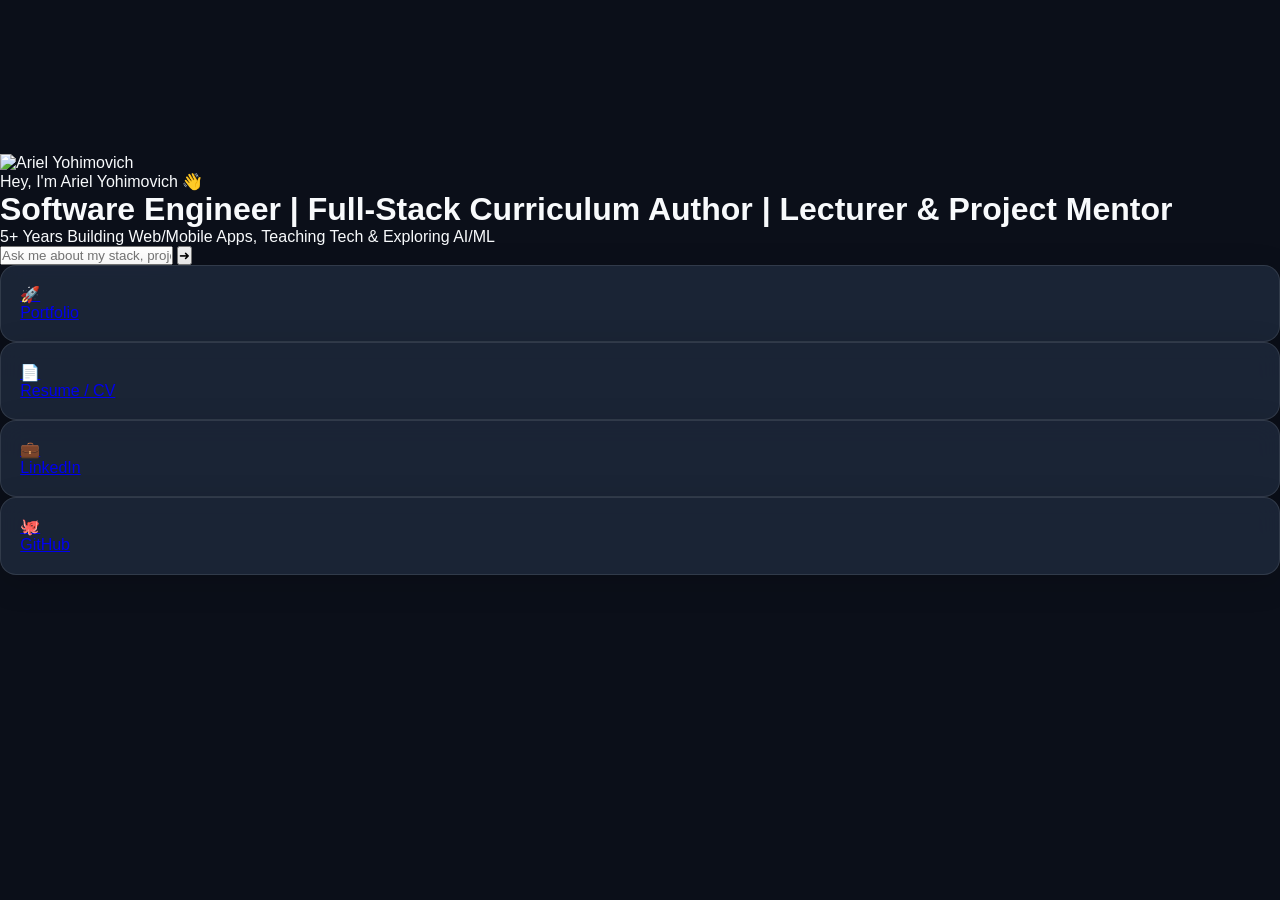
==== commit c6e743d2: "Revise index.html layout and content Updated the structure and content of the index.html file, inclu" ====
--- a/index.html
+++ b/index.html
@@ -1,165 +1,54 @@
 <!DOCTYPE html>
-<html lang="en" data-theme="dark">
+<html lang="en">
 <head>
-    <meta charset="UTF-8">
-    <meta name="viewport" content="width=device-width, initial-scale=1.0">
-    <title>Ariel Yohimovich | Software Engineer & Technical Educator</title>
-    <link href="https://cdnjs.cloudflare.com/ajax/libs/font-awesome/6.4.0/css/all.min.css" rel="stylesheet">
-    <link rel="stylesheet" href="style.css">
+  <meta charset="UTF-8">
+  <meta name="viewport" content="width=device-width, initial-scale=1.0">
+  <title>Ariel Yohimovich | Software Engineer</title>
+  <link rel="stylesheet" href="style.css">
 </head>
 <body>
 
-    <!-- Interactive Particle Trail Canvas -->
-    <canvas id="canvas"></canvas>
+  <canvas id="fluid-canvas"></canvas>
 
-    <div class="app-container">
-        <!-- Theme Toggle Button -->
-        <button class="theme-toggle-btn" id="themeToggleBtn">
-            <i class="fas fa-sun" id="themeIcon"></i>
-            <span id="themeText">Light</span>
-        </button>
+  <div class="container">
+    <div class="avatar-wrapper">
+      <div class="avatar interactive">
+        <img src="me.png" alt="Ariel Yohimovich">
+      </div>
+    </div>
+    
+    <div class="greeting">Hey, I'm Ariel Yohimovich 👋</div>
+    <h1 class="title">Software Engineer | Full-Stack Curriculum Author | Lecturer & Project Mentor</h1>
+    <p class="subtitle">5+ Years Building Web/Mobile Apps, Teaching Tech & Exploring AI/ML</p>
 
-        <!-- Sidebar / Profile -->
-        <aside class="sidebar">
-            <div class="profile">
-                <h1>Ariel Yohimovich</h1>
-                <h2>Software Engineer & Technical Educator</h2>
-            </div>
-            
-            <p class="summary">
-                Full-stack engineer with 5+ years across product development and technical education[cite: 2]. Built and taught full-stack & AI curricula to hundreds of students[cite: 2].
-            </p>
-
-            <div class="contact-links">
-                <a href="mailto:ariel93yohimovich@gmail.com" class="contact-btn"><i class="fas fa-envelope"></i> Email</a>
-                <a href="tel:0546544308" class="contact-btn"><i class="fas fa-phone"></i> Call</a>
-                <a href="https://linkedin.com" target="_blank" class="contact-btn"><i class="fab fa-linkedin"></i> LinkedIn</a>
-                <a href="https://github.com/arielyohimovich" target="_blank" class="contact-btn"><i class="fab fa-github"></i> GitHub</a>
-            </div>
-        </aside>
-
-        <!-- Main Dashboard Layout (Fits Screen) -->
-        <main class="dashboard-grid">
-            
-            <!-- Experience -->
-            <section class="card exp-card">
-                <h3><i class="fas fa-briefcase"></i> Experience</h3>
-                <div class="scrollable-content">
-                    <div class="item">
-                        <div class="item-head">
-                            <span class="role">Software Engineer & Lecturer</span>
-                            <span class="date">2025 - Present</span>
-                        </div>
-                        <div class="company">Leaders App Technologies</div>
-                        <ul>
-                            <li>Author & maintain full-stack curriculum (TS, React, Node, Docker, K8s, AWS, CI/CD)[cite: 2].</li>
-                            <li>1:1 project mentorship, code review & deployment guidance[cite: 2].</li>
-                            <li>Develop and teach AI/ML, Prompt Engineering & Token Optimization courses[cite: 2].</li>
-                        </ul>
-                    </div>
-
-                    <div class="item">
-                        <div class="item-head">
-                            <span class="role">Full Stack Developer (Internship)</span>
-                            <span class="date">2024 - 2025</span>
-                        </div>
-                        <div class="company">LS Technologies</div>
-                        <ul>
-                            <li>Maintained production mobile (React Native) & backend (Node/Express/MongoDB) apps[cite: 2].</li>
-                            <li>Implemented JWT Auth, refactored legacy code, and managed App/Play Store releases[cite: 2].</li>
-                        </ul>
-                    </div>
-
-                    <div class="item">
-                        <div class="item-head">
-                            <span class="role">Lecturer & Project Mentor</span>
-                            <span class="date">2021 - 2024</span>
-                        </div>
-                        <div class="company">Leaders App Technologies (Mamram Program)</div>
-                        <ul>
-                            <li>Taught programming to teenagers, preparing them for elite Mamram military unit[cite: 2].</li>
-                            <li>Covered JS, Java, Python, C, C#, Node.js, Express, and HTML[cite: 2].</li>
-                        </ul>
-                    </div>
-
-                    <div class="item">
-                        <div class="item-head">
-                            <span class="role">Software Developer (Student)</span>
-                            <span class="date">2018 - 2019</span>
-                        </div>
-                        <div class="company">FXEmpire</div>
-                        <ul>
-                            <li>Wrote thousands of E2E automated UI tests (Puppeteer/Jest) integrated with Jenkins CI[cite: 2].</li>
-                        </ul>
-                    </div>
-                </div>
-            </section>
-
-            <!-- Skills -->
-            <section class="card skills-card">
-                <h3><i class="fas fa-tools"></i> Technical Skills</h3>
-                <div class="skills-grid">
-                    <div class="skill-cat">
-                        <h4>Frontend & Languages</h4>
-                        <div class="tags">
-                            <span class="tag">JavaScript</span>
-                            <span class="tag">TypeScript</span>
-                            <span class="tag">React</span>
-                            <span class="tag">React Native</span>
-                            <span class="tag">HTML5 / CSS3</span>
-                        </div>
-                    </div>
-                    <div class="skill-cat">
-                        <h4>Backend & DB</h4>
-                        <div class="tags">
-                            <span class="tag">Node.js</span>
-                            <span class="tag">Express</span>
-                            <span class="tag">MongoDB</span>
-                            <span class="tag">JWT</span>
-                        </div>
-                    </div>
-                    <div class="skill-cat">
-                        <h4>DevOps & Tools</h4>
-                        <div class="tags">
-                            <span class="tag">Docker</span>
-                            <span class="tag">Kubernetes</span>
-                            <span class="tag">AWS (EC2)</span>
-                            <span class="tag">CI/CD</span>
-                            <span class="tag">Jenkins</span>
-                        </div>
-                    </div>
-                    <div class="skill-cat">
-                        <h4>AI & Automation</h4>
-                        <div class="tags">
-                            <span class="tag">Machine Learning</span>
-                            <span class="tag">Prompt Eng.</span>
-                            <span class="tag">Claude</span>
-                            <span class="tag">Copilot</span>
-                        </div>
-                    </div>
-                </div>
-            </section>
-
-            <!-- Education & Info -->
-            <section class="card edu-card">
-                <h3><i class="fas fa-graduation-cap"></i> Education & Service</h3>
-                <div class="edu-item">
-                    <div class="role">B.Sc. Software Engineering</div>
-                    <div class="company">SCE – Sami Shamoon College of Engineering[cite: 2]</div>
-                </div>
-                <div class="edu-item">
-                    <div class="role">Full Stack Web Development</div>
-                    <div class="company">SVCollege[cite: 2]</div>
-                </div>
-                <div class="edu-item">
-                    <div class="role">Technician</div>
-                    <div class="company">Israeli Air Force (Military Service)[cite: 2]</div>
-                </div>
-            </section>
-
-        </main>
+    <div class="input-box interactive">
+      <input type="text" placeholder="Ask me about my stack, projects or experience..." />
+      <button>&#10140;</button>
     </div>
 
-    <script src="script.js"></script>
+    <div class="nav-cards">
+      <!-- Portfolio -->
+      <a href="#portfolio" class="card interactive">
+        <span class="card-icon">🚀</span><span>Portfolio</span>
+      </a>
+
+      <!-- Resume / CV -->
+      <a href="Ariel_Yohimovich_CV.pdf" target="_blank" download class="card interactive">
+        <span class="card-icon">📄</span><span>Resume / CV</span>
+      </a>
+      
+      <!-- LinkedIn -->
+      <a href="https://www.linkedin.com/in/ariel-yohimovich/" target="_blank" class="card interactive">
+        <span class="card-icon">💼</span><span>LinkedIn</span>
+      </a>
+
+      <!-- GitHub -->
+      <a href="https://github.com/arielyohimovich" target="_blank" class="card interactive">
+        <span class="card-icon">🐙</span><span>GitHub</span>
+      </a>
+    </div>
+  </div>
+
+  <script src="script.js"></script>
 </body>
 </html>
--- a/style.css
+++ b/style.css
@@ -1,127 +1,250 @@
-h3 {
-    color: rgb(7, 30, 233);
-    font-family: Arial, Helvetica, sans-serif;
-}
-
-p, li {
-    font: 15px italic, sans-serif;
-}
-
-span {
-    font-weight: bolder;
-}
-
-#expertise:hover {
-    color: coral;
-}
-
-body {
-    background-color: rgb(230, 230, 230);
-    background-image: url("background.PNG"), url("background2.png");
-    background-position: right top;
-    background-repeat: no-repeat;
-    display: flex;
-    flex-direction: column;
-    align-items: flex-start; 
-    padding-top: 50px; 
-    margin-left: 20px; 
-}
-
-th:hover, td:hover {
-    color: purple;
-}
-
-footer {
+/* Theme Variables */
+[data-theme="dark"] {
+    --bg-color: #0b0f19;
+    --card-bg: rgba(30, 41, 59, 0.85);
+    --card-border: rgba(255, 255, 255, 0.1);
+    --text-primary: #f8fafc;
+    --text-secondary: #94a3b8;
+    --accent: #38bdf8;
+    --tag-bg: rgba(15, 23, 42, 0.8);
+    --btn-bg: rgba(56, 189, 248, 0.1);
+}
+
+[data-theme="light"] {
+    --bg-color: #f1f5f9;
+    --card-bg: rgba(255, 255, 255, 0.85);
+    --card-border: rgba(0, 0, 0, 0.08);
+    --text-primary: #0f172a;
+    --text-secondary: #475569;
+    --accent: #0284c7;
+    --tag-bg: #e2e8f0;
+    --btn-bg: rgba(2, 132, 199, 0.1);
+}
+
+* {
+    box-sizing: border-box;
+    margin: 0;
+    padding: 0;
+    font-family: 'Segoe UI', Tahoma, Geneva, Verdana, sans-serif;
+    transition: background-color 0.3s ease, color 0.3s ease, border-color 0.3s ease;
+}
+
+html, body {
+    width: 100vw;
+    height: 100vh;
+    overflow: hidden; /* NO MAIN PAGE SCROLL */
+    background-color: var(--bg-color);
+    color: var(--text-primary);
+}
+
+/* Background Particle Canvas */
+#canvas {
     position: fixed;
-    bottom: 0;
+    top: 0;
     left: 0;
     width: 100%;
-    height: 90px;
-    background-color: #D0DAEE;
-}
-
-@media (max-width: 768px) {
-    body {
-        align-items: flex-start; /* כל התוכן בצד שמאל */
-    }
-
-    button.dark-mode-btn {
-        position: absolute;
-        top: 20px;
-        right: 20px; /* כפתור בצמוד לימין */
-        margin-top: 0; /* הכפתור בצד ימין למעלה */
-    }
-
-    .centered-info {
-        text-align: center;
-        width: 100%;
-        margin-top: 50px;
-    }
-
-    footer {
-        position: static;
-        height: auto;
-        padding: 10px;
-        background-color: #6c98d6;
-        text-align: center;
-        font-size: 14px;
-    }
-
-    footer a, footer label {
-        display: block;
-        margin: 5px 0;
-    }
-}
-
-@media (max-width: 480px) {
-    footer {
-        font-size: 12px;
-    }
-}
-
-.years {
-    position: absolute; /* ממקם את השנים באופן מוחלט */
-    right: 0; /* צמוד לימין */
+    height: 100%;
+    pointer-events: none;
+    z-index: 1;
+}
+
+/* App Layout */
+.app-container {
+    position: relative;
+    z-index: 2;
+    display: flex;
+    gap: 1rem;
+    width: 100%;
+    height: 100vh;
+    padding: 1rem;
+}
+
+/* Theme Button */
+.theme-toggle-btn {
+    position: absolute;
+    top: 1.2rem;
+    right: 1.5rem;
+    z-index: 10;
+    background: var(--btn-bg);
+    color: var(--accent);
+    border: 1px solid var(--card-border);
+    padding: 0.4rem 0.8rem;
+    border-radius: 20px;
+    cursor: pointer;
+    font-size: 0.85rem;
+    font-weight: 600;
+    display: flex;
+    align-items: center;
+    gap: 0.4rem;
+    backdrop-filter: blur(8px);
+}
+
+.theme-toggle-btn:hover {
+    background: var(--accent);
+    color: #fff;
+}
+
+/* Sidebar */
+.sidebar {
+    flex: 0 0 280px;
+    background: var(--card-bg);
+    backdrop-filter: blur(12px);
+    border: 1px solid var(--card-border);
+    border-radius: 16px;
+    padding: 1.5rem;
+    display: flex;
+    flex-direction: column;
+    justify-content: space-between;
+}
+
+.sidebar h1 {
+    font-size: 1.8rem;
+    line-height: 1.2;
+    color: var(--text-primary);
+}
+
+.sidebar h2 {
+    font-size: 0.95rem;
+    color: var(--accent);
+    margin-top: 0.5rem;
+    font-weight: 500;
+}
+
+.summary {
+    font-size: 0.85rem;
+    color: var(--text-secondary);
+    line-height: 1.5;
+    margin: 1rem 0;
+}
+
+.contact-links {
+    display: flex;
+    flex-direction: column;
+    gap: 0.5rem;
+}
+
+.contact-btn {
+    display: flex;
+    align-items: center;
+    gap: 0.6rem;
+    padding: 0.5rem 0.8rem;
+    background: var(--btn-bg);
+    color: var(--accent);
+    text-decoration: none;
+    border-radius: 8px;
+    font-size: 0.85rem;
+    border: 1px solid var(--card-border);
+}
+
+.contact-btn:hover {
+    background: var(--accent);
+    color: #fff;
+}
+
+/* Dashboard Grid */
+.dashboard-grid {
+    flex: 1;
+    display: grid;
+    grid-template-columns: 1.2fr 1fr;
+    grid-template-rows: 1fr 0.8fr;
+    gap: 1rem;
+    height: 100%;
+}
+
+.card {
+    background: var(--card-bg);
+    backdrop-filter: blur(12px);
+    border: 1px solid var(--card-border);
+    border-radius: 16px;
+    padding: 1.2rem;
+    display: flex;
+    flex-direction: column;
+    overflow: hidden;
+    box-shadow: 0 8px 32px 0 rgba(0, 0, 0, 0.15);
+}
+
+.card h3 {
+    font-size: 1.1rem;
+    color: var(--accent);
+    margin-bottom: 0.8rem;
+    display: flex;
+    align-items: center;
+    gap: 0.5rem;
+    border-bottom: 1px solid var(--card-border);
+    padding-bottom: 0.4rem;
+}
+
+.exp-card { grid-row: span 2; }
+
+.scrollable-content {
+    overflow-y: auto;
+    padding-right: 0.5rem;
+    display: flex;
+    flex-direction: column;
+    gap: 1rem;
+}
+
+.scrollable-content::-webkit-scrollbar { width: 4px; }
+.scrollable-content::-webkit-scrollbar-thumb {
+    background: var(--accent);
+    border-radius: 4px;
+}
+
+.item-head {
+    display: flex;
+    justify-content: space-between;
+    font-size: 0.9rem;
     font-weight: bold;
-    margin-left: 10px;
-}
-
-.centered-info {
-    text-align: center;
-    width: 100%;
-    margin-top: 50px;
-}
-
-body.dark-mode {
-    background-color: #121212;
-    color: rgb(255, 255, 255);
-}
-
-button.dark-mode-btn {
-    position: absolute; 
-    top: 20px; 
-    right: 20px;
-    background-color: #fff;
-    color: #000;
-    border: none;
-    padding: 10px;
-    border-radius: 5px;
-    cursor: pointer;
-    font-size: 18px;
-}
-
-button.dark-mode-btn:hover {
-    background-color: #f0f0f0;
-}
-
-body.dark-mode h3 {
-    color: rgb(137, 216, 243);
-}
-
-a {
-    color: rgb(103, 104, 103);
-}
-
-a:hover {
-    color: #ffffff;
-}
+}
+
+.role { color: var(--text-primary); }
+.date { color: var(--text-secondary); font-size: 0.8rem; }
+.company { color: var(--accent); font-weight: 600; font-size: 0.85rem; margin-bottom: 0.3rem; }
+
+ul { list-style: none; padding: 0; }
+ul li {
+    position: relative;
+    padding-left: 1rem;
+    font-size: 0.8rem;
+    color: var(--text-secondary);
+    margin-bottom: 0.3rem;
+}
+ul li::before {
+    content: "▹";
+    position: absolute;
+    left: 0;
+    color: var(--accent);
+}
+
+.skills-grid {
+    display: grid;
+    grid-template-columns: 1fr 1fr;
+    gap: 0.8rem;
+    overflow-y: auto;
+}
+
+.skill-cat h4 {
+    font-size: 0.8rem;
+    color: var(--text-primary);
+    margin-bottom: 0.4rem;
+}
+
+.tags { display: flex; flex-wrap: wrap; gap: 0.3rem; }
+.tag {
+    background: var(--tag-bg);
+    color: var(--text-primary);
+    padding: 0.2rem 0.5rem;
+    border-radius: 4px;
+    font-size: 0.75rem;
+    border: 1px solid var(--card-border);
+}
+
+.edu-card { justify-content: space-around; }
+.edu-item .role { font-size: 0.85rem; }
+.edu-item .company { font-size: 0.8rem; margin: 0; }
+
+@media (max-width: 900px) {
+    html, body { overflow: auto; height: auto; }
+    .app-container { flex-direction: column; height: auto; }
+    .dashboard-grid { grid-template-columns: 1fr; grid-template-rows: auto; }
+}
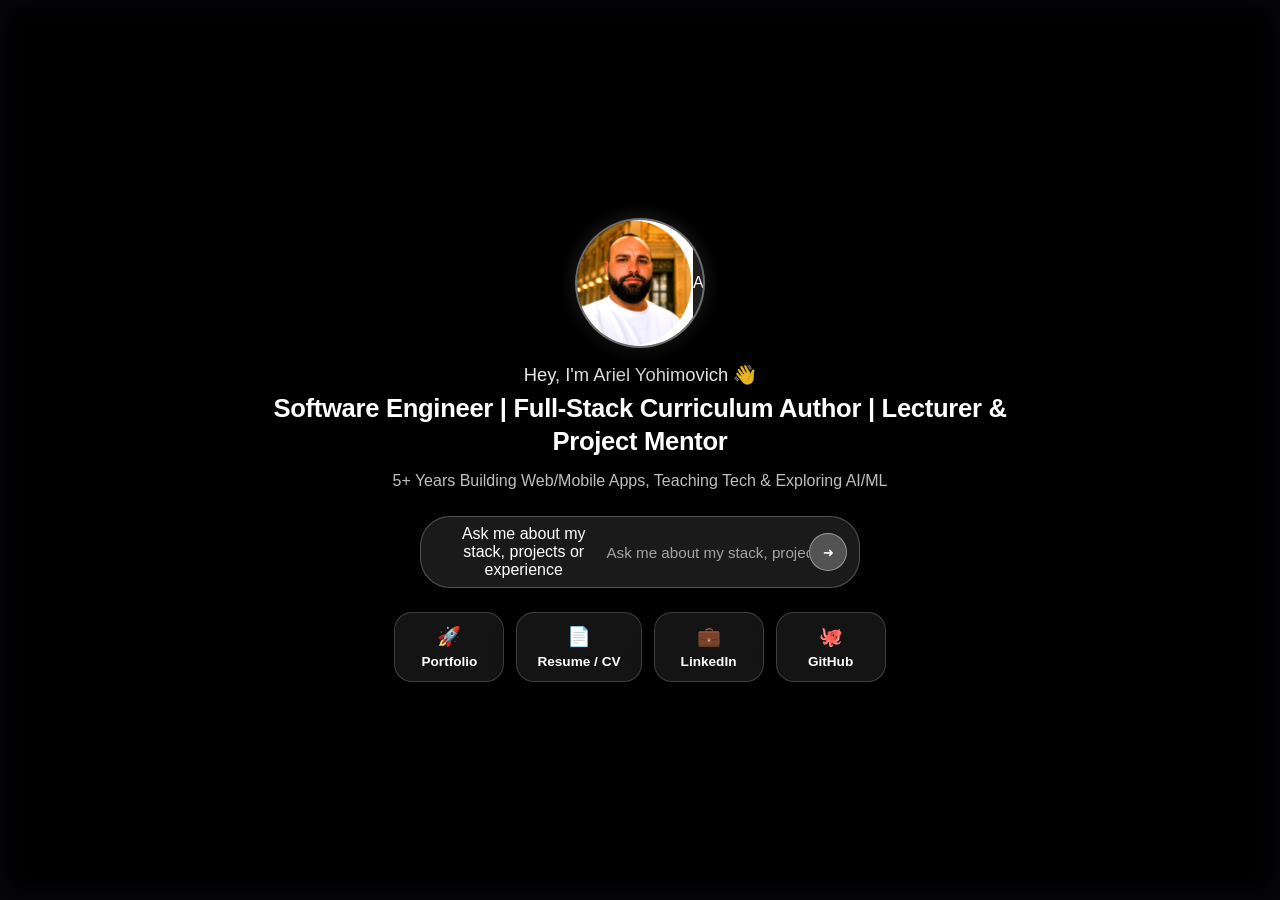
==== commit be5aaa55: "Enhance index.html with SEO meta tags and form updates Added meta tags for SEO and updated the form " ====
--- a/index.html
+++ b/index.html
@@ -2,8 +2,16 @@
 <html lang="en">
 <head>
   <meta charset="UTF-8">
-  <meta name="viewport" content="width=device-width, initial-scale=1.0">
+  <meta name="viewport" content="width=device-width, initial-scale=1.0, viewport-fit=cover">
   <title>Ariel Yohimovich | Software Engineer</title>
+
+  <meta name="description" content="Ariel Yohimovich — Software Engineer, Full-Stack Curriculum Author, Lecturer & Project Mentor. 5+ years building web/mobile apps, teaching tech, and exploring AI/ML.">
+  <meta property="og:title" content="Ariel Yohimovich | Software Engineer">
+  <meta property="og:description" content="5+ Years Building Web/Mobile Apps, Teaching Tech & Exploring AI/ML">
+  <meta property="og:image" content="me.png">
+  <meta property="og:type" content="website">
+  <meta name="twitter:card" content="summary">
+  <link rel="icon" href="favicon.ico">
   <link rel="stylesheet" href="style.css">
 </head>
 <body>
@@ -13,40 +21,38 @@
   <div class="container">
     <div class="avatar-wrapper">
       <div class="avatar interactive">
-        <img src="me.png" alt="Ariel Yohimovich">
+        <img src="me.png" alt="Ariel Yohimovich" onerror="this.classList.add('broken')">
+        <div class="avatar-fallback" aria-hidden="true">AY</div>
       </div>
     </div>
-    
+
     <div class="greeting">Hey, I'm Ariel Yohimovich 👋</div>
-    <h1 class="title">Software Engineer | Full-Stack Curriculum Author | Lecturer & Project Mentor</h1>
-    <p class="subtitle">5+ Years Building Web/Mobile Apps, Teaching Tech & Exploring AI/ML</p>
+    <h1 class="title">Software Engineer | Full-Stack Curriculum Author | Lecturer &amp; Project Mentor</h1>
+    <p class="subtitle">5+ Years Building Web/Mobile Apps, Teaching Tech &amp; Exploring AI/ML</p>
 
-    <div class="input-box interactive">
-      <input type="text" placeholder="Ask me about my stack, projects or experience..." />
-      <button>&#10140;</button>
-    </div>
+    <form class="input-box interactive" role="search">
+      <label for="ask-input" class="visually-hidden">Ask me about my stack, projects or experience</label>
+      <input id="ask-input" type="text" placeholder="Ask me about my stack, projects or experience..." autocomplete="off" />
+      <button type="submit" aria-label="Submit question">&#10140;</button>
+    </form>
 
-    <div class="nav-cards">
-      <!-- Portfolio -->
-      <a href="#portfolio" class="card interactive">
-        <span class="card-icon">🚀</span><span>Portfolio</span>
+    <nav class="nav-cards" aria-label="Main navigation">
+      <a href="portfolio.html" class="card interactive">
+        <span class="card-icon" aria-hidden="true">🚀</span><span>Portfolio</span>
       </a>
 
-      <!-- Resume / CV -->
-      <a href="Ariel_Yohimovich_CV.pdf" target="_blank" download class="card interactive">
-        <span class="card-icon">📄</span><span>Resume / CV</span>
-      </a>
-      
-      <!-- LinkedIn -->
-      <a href="https://www.linkedin.com/in/ariel-yohimovich/" target="_blank" class="card interactive">
-        <span class="card-icon">💼</span><span>LinkedIn</span>
+      <a href="Ariel_Yohimovich_CV.pdf" target="_blank" rel="noopener noreferrer" download class="card interactive">
+        <span class="card-icon" aria-hidden="true">📄</span><span>Resume / CV</span>
       </a>
 
-      <!-- GitHub -->
-      <a href="https://github.com/arielyohimovich" target="_blank" class="card interactive">
-        <span class="card-icon">🐙</span><span>GitHub</span>
+      <a href="https://www.linkedin.com/in/ariel-yohimovich/" target="_blank" rel="noopener noreferrer" class="card interactive">
+        <span class="card-icon" aria-hidden="true">💼</span><span>LinkedIn</span>
       </a>
-    </div>
+
+      <a href="https://github.com/arielyohimovich" target="_blank" rel="noopener noreferrer" class="card interactive">
+        <span class="card-icon" aria-hidden="true">🐙</span><span>GitHub</span>
+      </a>
+    </nav>
   </div>
 
   <script src="script.js"></script>
--- a/style.css
+++ b/style.css
@@ -1,250 +1,252 @@
-/* Theme Variables */
-[data-theme="dark"] {
-    --bg-color: #0b0f19;
-    --card-bg: rgba(30, 41, 59, 0.85);
-    --card-border: rgba(255, 255, 255, 0.1);
-    --text-primary: #f8fafc;
-    --text-secondary: #94a3b8;
-    --accent: #38bdf8;
-    --tag-bg: rgba(15, 23, 42, 0.8);
-    --btn-bg: rgba(56, 189, 248, 0.1);
-}
-
-[data-theme="light"] {
-    --bg-color: #f1f5f9;
-    --card-bg: rgba(255, 255, 255, 0.85);
-    --card-border: rgba(0, 0, 0, 0.08);
-    --text-primary: #0f172a;
-    --text-secondary: #475569;
-    --accent: #0284c7;
-    --tag-bg: #e2e8f0;
-    --btn-bg: rgba(2, 132, 199, 0.1);
-}
-
 * {
-    box-sizing: border-box;
-    margin: 0;
-    padding: 0;
-    font-family: 'Segoe UI', Tahoma, Geneva, Verdana, sans-serif;
-    transition: background-color 0.3s ease, color 0.3s ease, border-color 0.3s ease;
-}
-
-html, body {
-    width: 100vw;
-    height: 100vh;
-    overflow: hidden; /* NO MAIN PAGE SCROLL */
-    background-color: var(--bg-color);
-    color: var(--text-primary);
-}
-
-/* Background Particle Canvas */
-#canvas {
-    position: fixed;
-    top: 0;
-    left: 0;
+  box-sizing: border-box;
+  margin: 0;
+  padding: 0;
+  font-family: -apple-system, BlinkMacSystemFont, "Segoe UI", Roboto, Helvetica, Arial, sans-serif;
+}
+
+body, html {
+  width: 100%;
+  min-height: 100dvh; /* גובה דינמי מותאם לטלפונים */
+  background-color: #08070c;
+  overflow-x: hidden; /* מונע גלילה אופקית */
+  overflow-y: auto;   /* מאפשר גלילה אנכית למטה במידת הצורך */
+}
+
+/* Fluid canvas background */
+#fluid-canvas {
+  position: fixed; /* קבוע ברקע גם כשגוללים */
+  top: 0;
+  left: 0;
+  width: 100%;
+  height: 100%;
+  z-index: 1;
+  filter: blur(15px) contrast(1.2);
+  pointer-events: none;
+}
+
+/* Main container */
+.container {
+  position: relative;
+  z-index: 2;
+  display: flex;
+  flex-direction: column;
+  align-items: center;
+  justify-content: center;
+  min-height: 100dvh;
+  text-align: center;
+  color: #ffffff;
+  padding: 40px 20px;
+  /* תמיכה במגרעות ואזורים מוגנים ב-iOS/Android */
+  padding-top: max(40px, env(safe-area-inset-top));
+  padding-bottom: max(40px, env(safe-area-inset-bottom));
+  padding-left: max(20px, env(safe-area-inset-left));
+  padding-right: max(20px, env(safe-area-inset-right));
+  pointer-events: none;
+}
+
+.interactive {
+  pointer-events: auto;
+}
+
+.avatar-wrapper {
+  margin-bottom: 16px;
+}
+
+/* Avatar styling */
+.avatar {
+  width: 130px;
+  height: 130px;
+  border-radius: 50%;
+  overflow: hidden;
+  background: rgba(255, 255, 255, 0.12);
+  backdrop-filter: blur(15px);
+  -webkit-backdrop-filter: blur(15px);
+  border: 2px solid rgba(255, 255, 255, 0.35);
+  display: flex;
+  align-items: center;
+  justify-content: center;
+  box-shadow: 0 15px 35px rgba(0,0,0,0.5), 0 0 20px rgba(255, 255, 255, 0.15);
+  transition: transform 0.3s ease, border-color 0.3s ease;
+}
+
+.avatar:hover {
+  transform: scale(1.05);
+  border-color: rgba(255, 255, 255, 0.6);
+}
+
+.avatar img {
+  width: 100%;
+  height: 100%;
+  object-fit: cover;
+  filter: saturate(1.25) contrast(1.1) brightness(1.05);
+}
+
+.greeting {
+  font-size: 1.15rem;
+  font-weight: 500;
+  margin-bottom: 6px;
+  color: rgba(255, 255, 255, 0.9);
+  text-shadow: 0 2px 10px rgba(0,0,0,0.5);
+}
+
+.title {
+  font-size: 1.6rem;
+  font-weight: 800;
+  letter-spacing: -0.3px;
+  margin-bottom: 12px;
+  color: #ffffff;
+  text-shadow: 0 4px 20px rgba(0,0,0,0.6);
+  max-width: 750px;
+  line-height: 1.3;
+}
+
+.subtitle {
+  font-size: 1rem;
+  color: rgba(255, 255, 255, 0.75);
+  margin-bottom: 24px;
+  max-width: 520px;
+  line-height: 1.4;
+  text-shadow: 0 2px 8px rgba(0,0,0,0.5);
+}
+
+/* Glassmorphism input box */
+.input-box {
+  display: flex;
+  align-items: center;
+  background: rgba(255, 255, 255, 0.1);
+  backdrop-filter: blur(20px);
+  -webkit-backdrop-filter: blur(20px);
+  border: 1px solid rgba(255, 255, 255, 0.25);
+  border-radius: 30px;
+  padding: 8px 12px 8px 20px;
+  width: 100%;
+  max-width: 440px;
+  box-shadow: 0 15px 35px rgba(0, 0, 0, 0.3);
+  margin-bottom: 24px;
+}
+
+.input-box input {
+  border: none;
+  background: transparent;
+  outline: none;
+  width: 100%;
+  font-size: 0.95rem;
+  color: #ffffff;
+}
+
+.input-box input::placeholder {
+  color: rgba(255, 255, 255, 0.6);
+}
+
+.input-box button {
+  background: rgba(255, 255, 255, 0.25);
+  border: 1px solid rgba(255, 255, 255, 0.4);
+  width: 38px;
+  height: 38px;
+  border-radius: 50%;
+  color: white;
+  display: flex;
+  align-items: center;
+  justify-content: center;
+  cursor: pointer;
+  transition: all 0.2s;
+  flex-shrink: 0;
+}
+
+.input-box button:hover {
+  background: #ffffff;
+  color: #000;
+  transform: scale(1.08);
+}
+
+/* Glassmorphism navigation cards - במסך רגיל */
+.nav-cards {
+  display: flex;
+  gap: 12px;
+  flex-wrap: wrap;
+  justify-content: center;
+  width: 100%;
+  max-width: 550px;
+}
+
+.card {
+  background: rgba(255, 255, 255, 0.08);
+  backdrop-filter: blur(16px);
+  -webkit-backdrop-filter: blur(16px);
+  border: 1px solid rgba(255, 255, 255, 0.18);
+  padding: 12px 20px;
+  border-radius: 18px;
+  display: flex;
+  flex-direction: column;
+  align-items: center;
+  justify-content: center;
+  gap: 6px;
+  min-width: 110px;
+  text-decoration: none;
+  color: #ffffff;
+  font-size: 0.85rem;
+  font-weight: 600;
+  transition: all 0.3s cubic-bezier(0.25, 0.8, 0.25, 1);
+  box-shadow: 0 8px 25px rgba(0, 0, 0, 0.2);
+}
+
+.card:hover {
+  background: rgba(255, 255, 255, 0.25);
+  border-color: rgba(255, 255, 255, 0.5);
+  transform: translateY(-4px) scale(1.02);
+}
+
+.card-icon {
+  font-size: 1.2rem;
+}
+
+/* ===== התאמה מיוחדת למסכי טלפון (Mobile Layout) ===== */
+@media (max-width: 600px) {
+  .container {
+    justify-content: flex-start; /* מאפשר פריסה זורמת מלמעלה למטה */
+    padding-top: max(30px, env(safe-area-inset-top));
+  }
+
+  .avatar {
+    width: 110px;
+    height: 110px;
+  }
+
+  .title {
+    font-size: 1.3rem;
+    line-height: 1.35;
+  }
+
+  .subtitle {
+    font-size: 0.9rem;
+    margin-bottom: 20px;
+  }
+
+  .input-box {
+    margin-bottom: 20px;
+  }
+
+  /* הופך את כפתורי הניווט לטור אנכי ארוך ונוח לנגיעה */
+  .nav-cards {
+    flex-direction: column;
     width: 100%;
-    height: 100%;
-    pointer-events: none;
-    z-index: 1;
-}
-
-/* App Layout */
-.app-container {
-    position: relative;
-    z-index: 2;
-    display: flex;
-    gap: 1rem;
-    width: 100%;
-    height: 100vh;
-    padding: 1rem;
-}
-
-/* Theme Button */
-.theme-toggle-btn {
-    position: absolute;
-    top: 1.2rem;
-    right: 1.5rem;
-    z-index: 10;
-    background: var(--btn-bg);
-    color: var(--accent);
-    border: 1px solid var(--card-border);
-    padding: 0.4rem 0.8rem;
+    max-width: 100%;
+    gap: 12px;
+  }
+
+  .card {
+    width: 100%;           /* הכפתור מתוח לכל רוחב המסך */
+    max-width: 100%;
+    flex-direction: row;   /* האייקון והטקסט עומדים בשורה אופקית */
+    justify-content: center;
+    padding: 16px;
     border-radius: 20px;
-    cursor: pointer;
-    font-size: 0.85rem;
-    font-weight: 600;
-    display: flex;
-    align-items: center;
-    gap: 0.4rem;
-    backdrop-filter: blur(8px);
-}
-
-.theme-toggle-btn:hover {
-    background: var(--accent);
-    color: #fff;
-}
-
-/* Sidebar */
-.sidebar {
-    flex: 0 0 280px;
-    background: var(--card-bg);
-    backdrop-filter: blur(12px);
-    border: 1px solid var(--card-border);
-    border-radius: 16px;
-    padding: 1.5rem;
-    display: flex;
-    flex-direction: column;
-    justify-content: space-between;
-}
-
-.sidebar h1 {
-    font-size: 1.8rem;
-    line-height: 1.2;
-    color: var(--text-primary);
-}
-
-.sidebar h2 {
-    font-size: 0.95rem;
-    color: var(--accent);
-    margin-top: 0.5rem;
-    font-weight: 500;
-}
-
-.summary {
-    font-size: 0.85rem;
-    color: var(--text-secondary);
-    line-height: 1.5;
-    margin: 1rem 0;
-}
-
-.contact-links {
-    display: flex;
-    flex-direction: column;
-    gap: 0.5rem;
-}
-
-.contact-btn {
-    display: flex;
-    align-items: center;
-    gap: 0.6rem;
-    padding: 0.5rem 0.8rem;
-    background: var(--btn-bg);
-    color: var(--accent);
-    text-decoration: none;
-    border-radius: 8px;
-    font-size: 0.85rem;
-    border: 1px solid var(--card-border);
-}
-
-.contact-btn:hover {
-    background: var(--accent);
-    color: #fff;
-}
-
-/* Dashboard Grid */
-.dashboard-grid {
-    flex: 1;
-    display: grid;
-    grid-template-columns: 1.2fr 1fr;
-    grid-template-rows: 1fr 0.8fr;
-    gap: 1rem;
-    height: 100%;
-}
-
-.card {
-    background: var(--card-bg);
-    backdrop-filter: blur(12px);
-    border: 1px solid var(--card-border);
-    border-radius: 16px;
-    padding: 1.2rem;
-    display: flex;
-    flex-direction: column;
-    overflow: hidden;
-    box-shadow: 0 8px 32px 0 rgba(0, 0, 0, 0.15);
-}
-
-.card h3 {
-    font-size: 1.1rem;
-    color: var(--accent);
-    margin-bottom: 0.8rem;
-    display: flex;
-    align-items: center;
-    gap: 0.5rem;
-    border-bottom: 1px solid var(--card-border);
-    padding-bottom: 0.4rem;
-}
-
-.exp-card { grid-row: span 2; }
-
-.scrollable-content {
-    overflow-y: auto;
-    padding-right: 0.5rem;
-    display: flex;
-    flex-direction: column;
-    gap: 1rem;
-}
-
-.scrollable-content::-webkit-scrollbar { width: 4px; }
-.scrollable-content::-webkit-scrollbar-thumb {
-    background: var(--accent);
-    border-radius: 4px;
-}
-
-.item-head {
-    display: flex;
-    justify-content: space-between;
-    font-size: 0.9rem;
-    font-weight: bold;
-}
-
-.role { color: var(--text-primary); }
-.date { color: var(--text-secondary); font-size: 0.8rem; }
-.company { color: var(--accent); font-weight: 600; font-size: 0.85rem; margin-bottom: 0.3rem; }
-
-ul { list-style: none; padding: 0; }
-ul li {
-    position: relative;
-    padding-left: 1rem;
-    font-size: 0.8rem;
-    color: var(--text-secondary);
-    margin-bottom: 0.3rem;
-}
-ul li::before {
-    content: "▹";
-    position: absolute;
-    left: 0;
-    color: var(--accent);
-}
-
-.skills-grid {
-    display: grid;
-    grid-template-columns: 1fr 1fr;
-    gap: 0.8rem;
-    overflow-y: auto;
-}
-
-.skill-cat h4 {
-    font-size: 0.8rem;
-    color: var(--text-primary);
-    margin-bottom: 0.4rem;
-}
-
-.tags { display: flex; flex-wrap: wrap; gap: 0.3rem; }
-.tag {
-    background: var(--tag-bg);
-    color: var(--text-primary);
-    padding: 0.2rem 0.5rem;
-    border-radius: 4px;
-    font-size: 0.75rem;
-    border: 1px solid var(--card-border);
-}
-
-.edu-card { justify-content: space-around; }
-.edu-item .role { font-size: 0.85rem; }
-.edu-item .company { font-size: 0.8rem; margin: 0; }
-
-@media (max-width: 900px) {
-    html, body { overflow: auto; height: auto; }
-    .app-container { flex-direction: column; height: auto; }
-    .dashboard-grid { grid-template-columns: 1fr; grid-template-rows: auto; }
-}
+    font-size: 1rem;
+    gap: 12px;
+  }
+
+  .card-icon {
+    font-size: 1.3rem;
+  }
+}
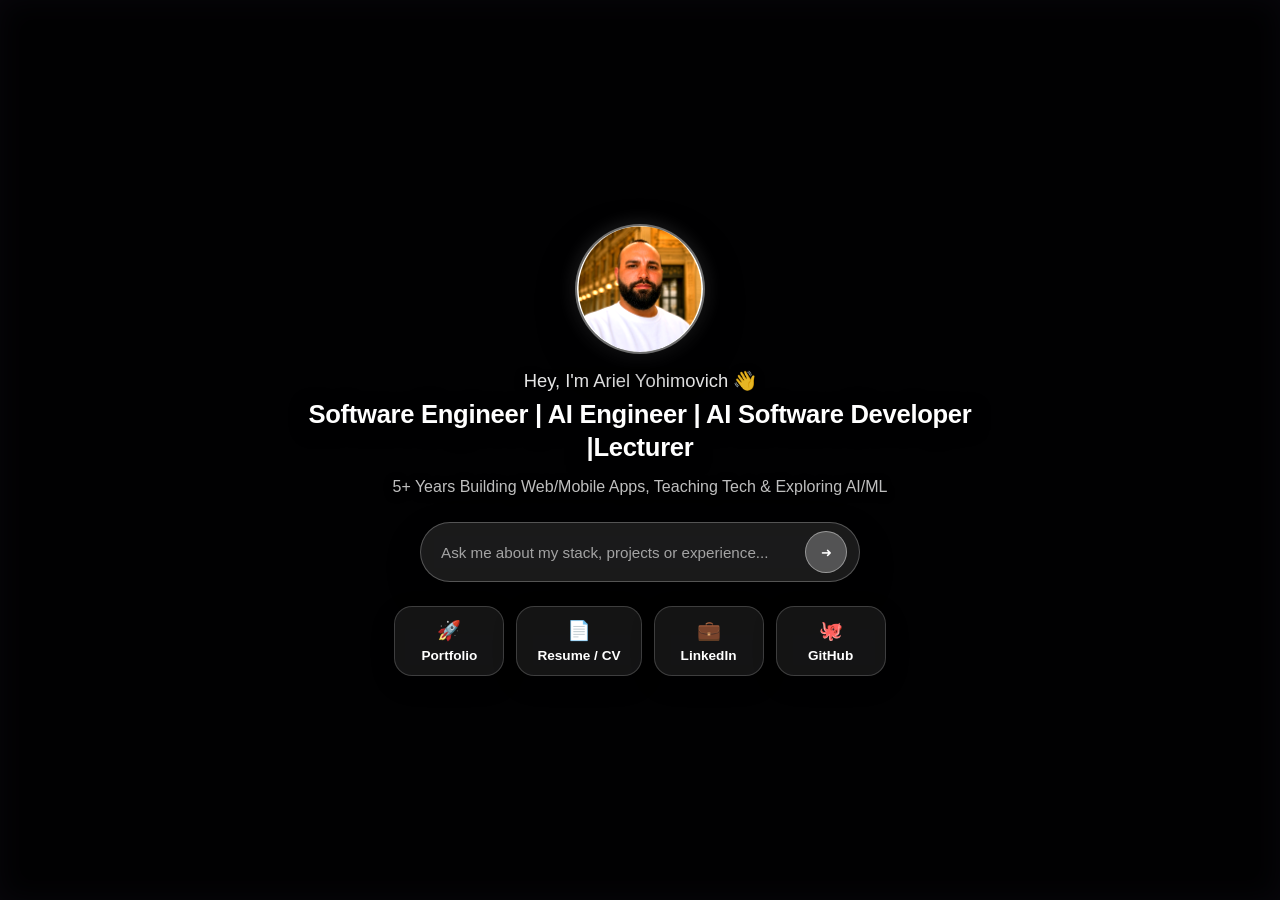
==== commit b445d8d3: "Revise job titles and descriptions in index.html Updated the meta description and titles to include " ====
--- a/index.html
+++ b/index.html
@@ -5,7 +5,7 @@
   <meta name="viewport" content="width=device-width, initial-scale=1.0, viewport-fit=cover">
   <title>Ariel Yohimovich | Software Engineer</title>
 
-  <meta name="description" content="Ariel Yohimovich — Software Engineer, Full-Stack Curriculum Author, Lecturer & Project Mentor. 5+ years building web/mobile apps, teaching tech, and exploring AI/ML.">
+  <meta name="description" content="Ariel Yohimovich — Software Engineer, AI Engineer, AI Software Developer,Lecturer. 5+ years building web/mobile apps, teaching tech, and exploring AI/ML.">
   <meta property="og:title" content="Ariel Yohimovich | Software Engineer">
   <meta property="og:description" content="5+ Years Building Web/Mobile Apps, Teaching Tech & Exploring AI/ML">
   <meta property="og:image" content="me.png">
@@ -27,7 +27,7 @@
     </div>
 
     <div class="greeting">Hey, I'm Ariel Yohimovich 👋</div>
-    <h1 class="title">Software Engineer | Full-Stack Curriculum Author | Lecturer &amp; Project Mentor</h1>
+    <h1 class="title">Software Engineer | AI Engineer |  AI Software Developer |Lecturer</h1>
     <p class="subtitle">5+ Years Building Web/Mobile Apps, Teaching Tech &amp; Exploring AI/ML</p>
 
     <form class="input-box interactive" role="search">
--- a/style.css
+++ b/style.css
@@ -7,15 +7,21 @@
 
 body, html {
   width: 100%;
-  min-height: 100dvh; /* גובה דינמי מותאם לטלפונים */
+  min-height: 100dvh;
   background-color: #08070c;
-  overflow-x: hidden; /* מונע גלילה אופקית */
-  overflow-y: auto;   /* מאפשר גלילה אנכית למטה במידת הצורך */
-}
-
-/* Fluid canvas background */
+  overflow-x: hidden;
+  overflow-y: auto;
+}
+
+@media (prefers-reduced-motion: reduce) {
+  * {
+    animation-duration: 0.001ms !important;
+    transition-duration: 0.001ms !important;
+  }
+}
+
 #fluid-canvas {
-  position: fixed; /* קבוע ברקע גם כשגוללים */
+  position: fixed;
   top: 0;
   left: 0;
   width: 100%;
@@ -25,7 +31,6 @@
   pointer-events: none;
 }
 
-/* Main container */
 .container {
   position: relative;
   z-index: 2;
@@ -37,7 +42,6 @@
   text-align: center;
   color: #ffffff;
   padding: 40px 20px;
-  /* תמיכה במגרעות ואזורים מוגנים ב-iOS/Android */
   padding-top: max(40px, env(safe-area-inset-top));
   padding-bottom: max(40px, env(safe-area-inset-bottom));
   padding-left: max(20px, env(safe-area-inset-left));
@@ -49,11 +53,18 @@
   pointer-events: auto;
 }
 
+a.interactive:focus-visible,
+button:focus-visible,
+input:focus-visible {
+  outline: 2px solid #ffffff;
+  outline-offset: 3px;
+  border-radius: inherit;
+}
+
 .avatar-wrapper {
   margin-bottom: 16px;
 }
 
-/* Avatar styling */
 .avatar {
   width: 130px;
   height: 130px;
@@ -82,6 +93,25 @@
   filter: saturate(1.25) contrast(1.1) brightness(1.05);
 }
 
+.avatar .avatar-fallback {
+  width: 100%;
+  height: 100%;
+  display: none;
+  align-items: center;
+  justify-content: center;
+  font-size: 2.2rem;
+  font-weight: 800;
+  color: #ffffff;
+  background: linear-gradient(135deg, #7b5cff, #ff5ca8);
+}
+
+.avatar img.broken {
+  display: none;
+}
+.avatar img.broken + .avatar-fallback {
+  display: flex;
+}
+
 .greeting {
   font-size: 1.15rem;
   font-weight: 500;
@@ -110,7 +140,6 @@
   text-shadow: 0 2px 8px rgba(0,0,0,0.5);
 }
 
-/* Glassmorphism input box */
 .input-box {
   display: flex;
   align-items: center;
@@ -126,6 +155,18 @@
   margin-bottom: 24px;
 }
 
+.visually-hidden {
+  position: absolute;
+  width: 1px;
+  height: 1px;
+  padding: 0;
+  margin: -1px;
+  overflow: hidden;
+  clip: rect(0, 0, 0, 0);
+  white-space: nowrap;
+  border: 0;
+}
+
 .input-box input {
   border: none;
   background: transparent;
@@ -142,8 +183,8 @@
 .input-box button {
   background: rgba(255, 255, 255, 0.25);
   border: 1px solid rgba(255, 255, 255, 0.4);
-  width: 38px;
-  height: 38px;
+  width: 42px;
+  height: 42px;
   border-radius: 50%;
   color: white;
   display: flex;
@@ -160,7 +201,6 @@
   transform: scale(1.08);
 }
 
-/* Glassmorphism navigation cards - במסך רגיל */
 .nav-cards {
   display: flex;
   gap: 12px;
@@ -183,6 +223,7 @@
   justify-content: center;
   gap: 6px;
   min-width: 110px;
+  min-height: 44px;
   text-decoration: none;
   color: #ffffff;
   font-size: 0.85rem;
@@ -201,10 +242,9 @@
   font-size: 1.2rem;
 }
 
-/* ===== התאמה מיוחדת למסכי טלפון (Mobile Layout) ===== */
 @media (max-width: 600px) {
   .container {
-    justify-content: flex-start; /* מאפשר פריסה זורמת מלמעלה למטה */
+    justify-content: flex-start;
     padding-top: max(30px, env(safe-area-inset-top));
   }
 
@@ -227,7 +267,6 @@
     margin-bottom: 20px;
   }
 
-  /* הופך את כפתורי הניווט לטור אנכי ארוך ונוח לנגיעה */
   .nav-cards {
     flex-direction: column;
     width: 100%;
@@ -236,9 +275,9 @@
   }
 
   .card {
-    width: 100%;           /* הכפתור מתוח לכל רוחב המסך */
+    width: 100%;
     max-width: 100%;
-    flex-direction: row;   /* האייקון והטקסט עומדים בשורה אופקית */
+    flex-direction: row;
     justify-content: center;
     padding: 16px;
     border-radius: 20px;
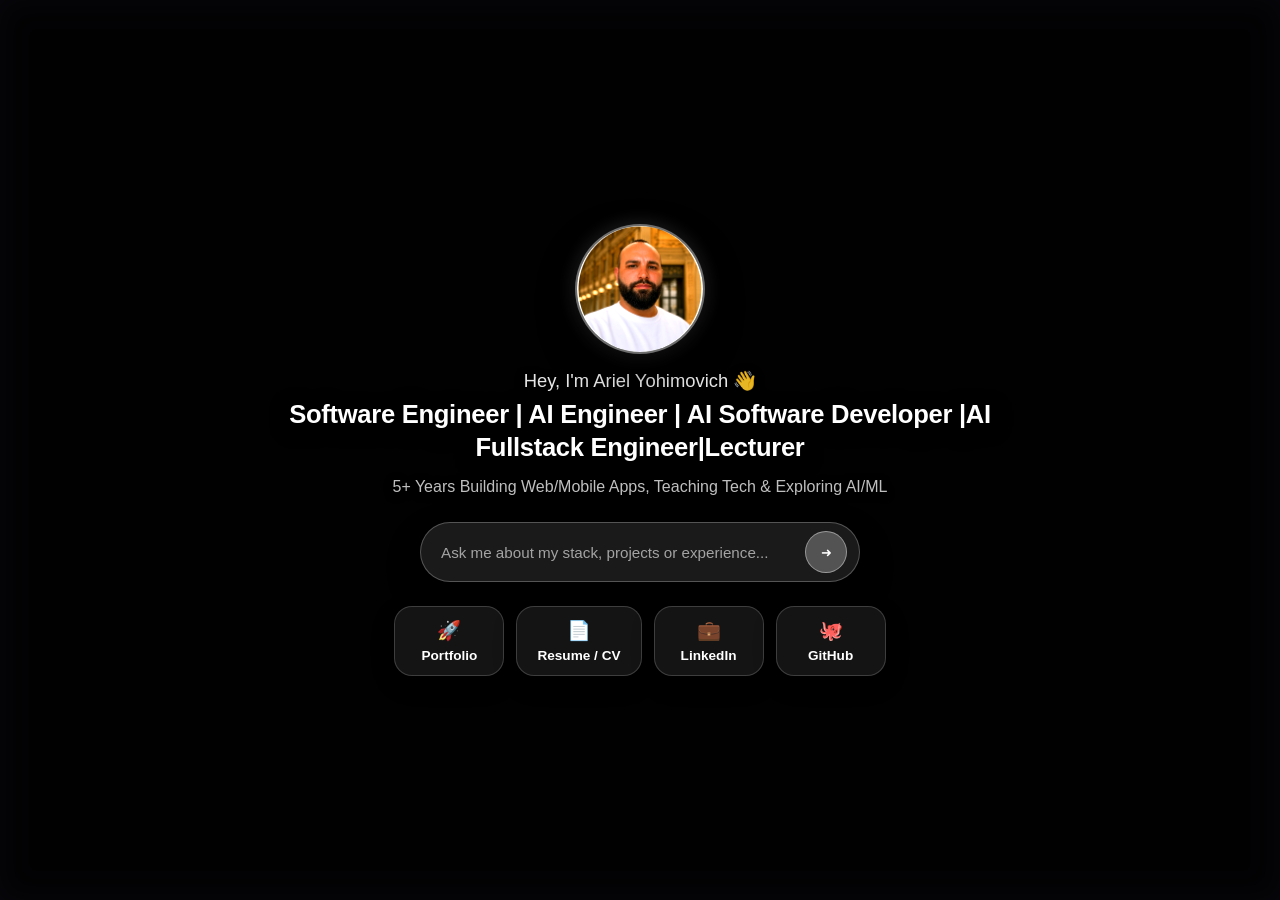
==== commit 767c3edc: "Update index.html" ====
--- a/index.html
+++ b/index.html
@@ -5,7 +5,7 @@
   <meta name="viewport" content="width=device-width, initial-scale=1.0, viewport-fit=cover">
   <title>Ariel Yohimovich | Software Engineer</title>
 
-  <meta name="description" content="Ariel Yohimovich — Software Engineer, AI Engineer, AI Software Developer,Lecturer. 5+ years building web/mobile apps, teaching tech, and exploring AI/ML.">
+  <meta name="description" content="Ariel Yohimovich — Software Engineer, AI Engineer, AI Software Developer,AI Fullstack Engineer,Lecturer. 5+ years building web/mobile apps, teaching tech, and exploring AI/ML.">
   <meta property="og:title" content="Ariel Yohimovich | Software Engineer">
   <meta property="og:description" content="5+ Years Building Web/Mobile Apps, Teaching Tech & Exploring AI/ML">
   <meta property="og:image" content="me.png">
@@ -27,7 +27,7 @@
     </div>
 
     <div class="greeting">Hey, I'm Ariel Yohimovich 👋</div>
-    <h1 class="title">Software Engineer | AI Engineer |  AI Software Developer |Lecturer</h1>
+    <h1 class="title">Software Engineer | AI Engineer |  AI Software Developer |AI Fullstack Engineer|Lecturer</h1>
     <p class="subtitle">5+ Years Building Web/Mobile Apps, Teaching Tech &amp; Exploring AI/ML</p>
 
     <form class="input-box interactive" role="search">
